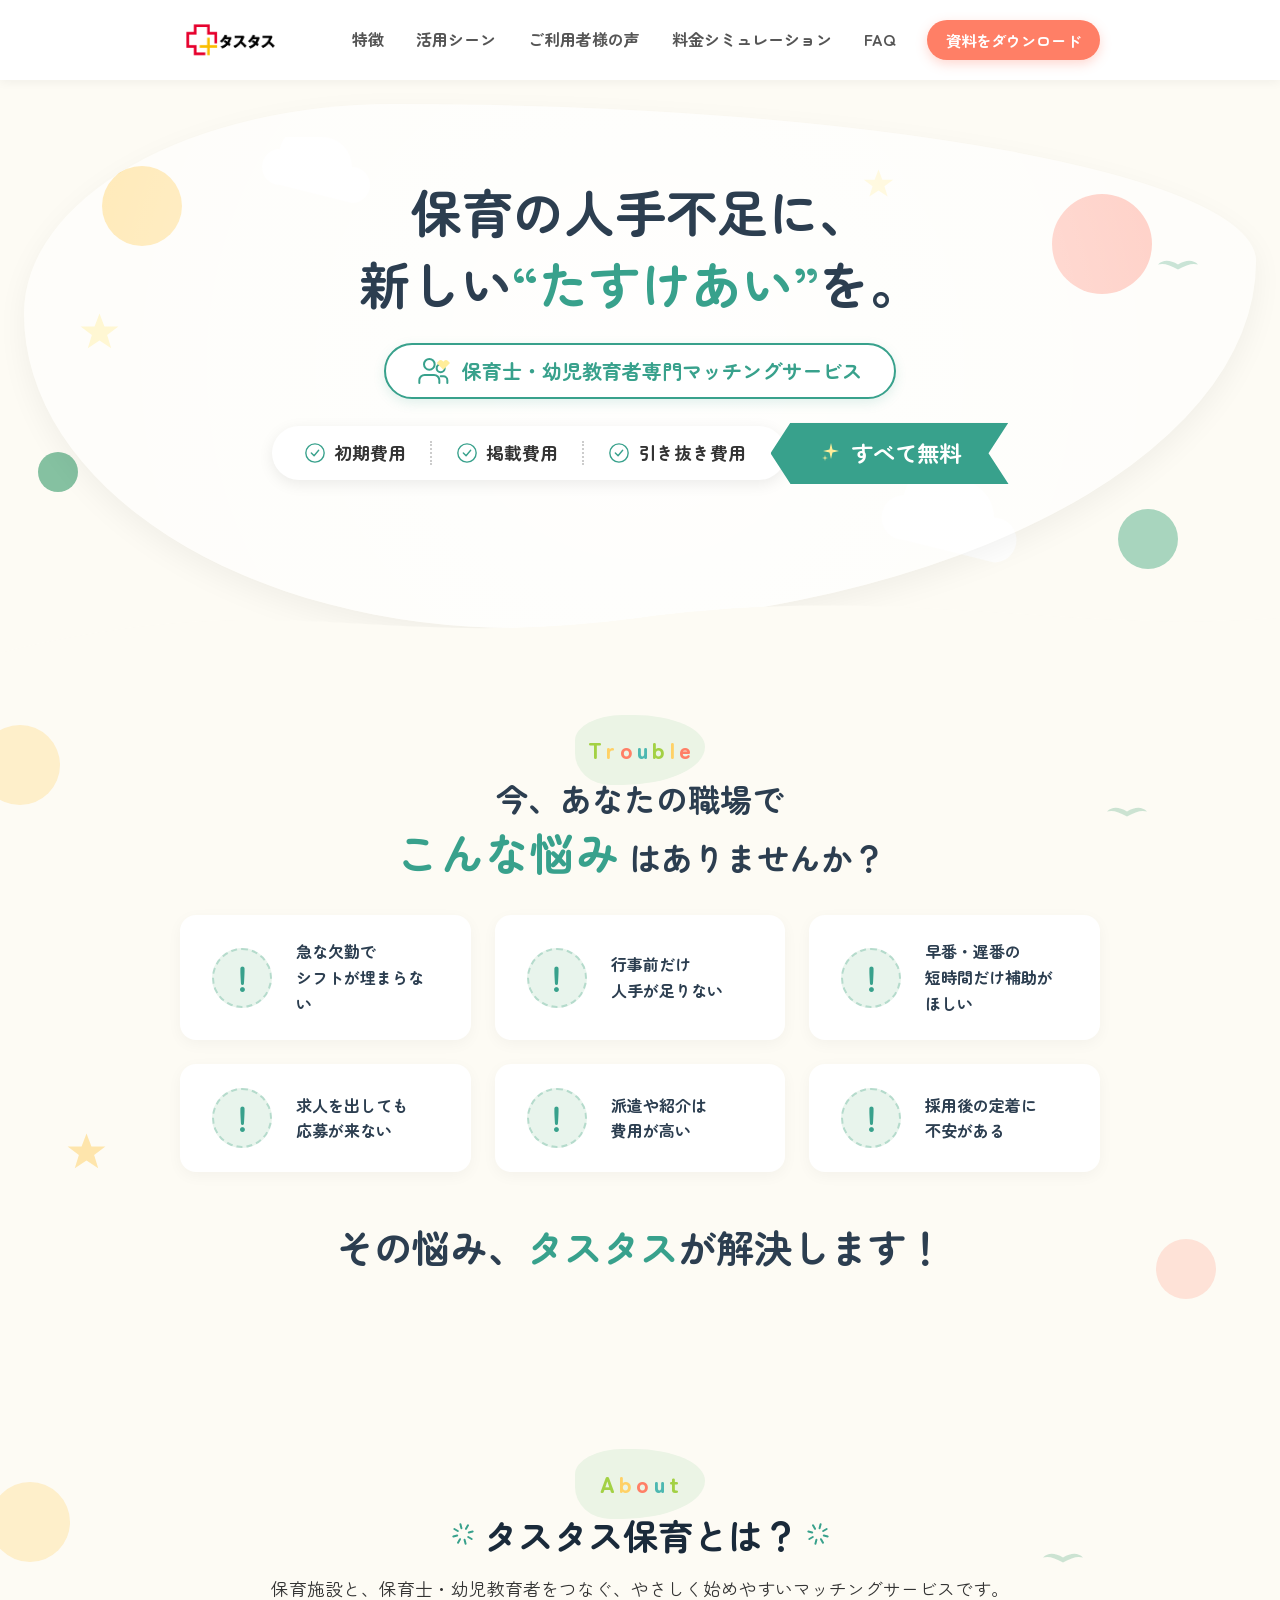
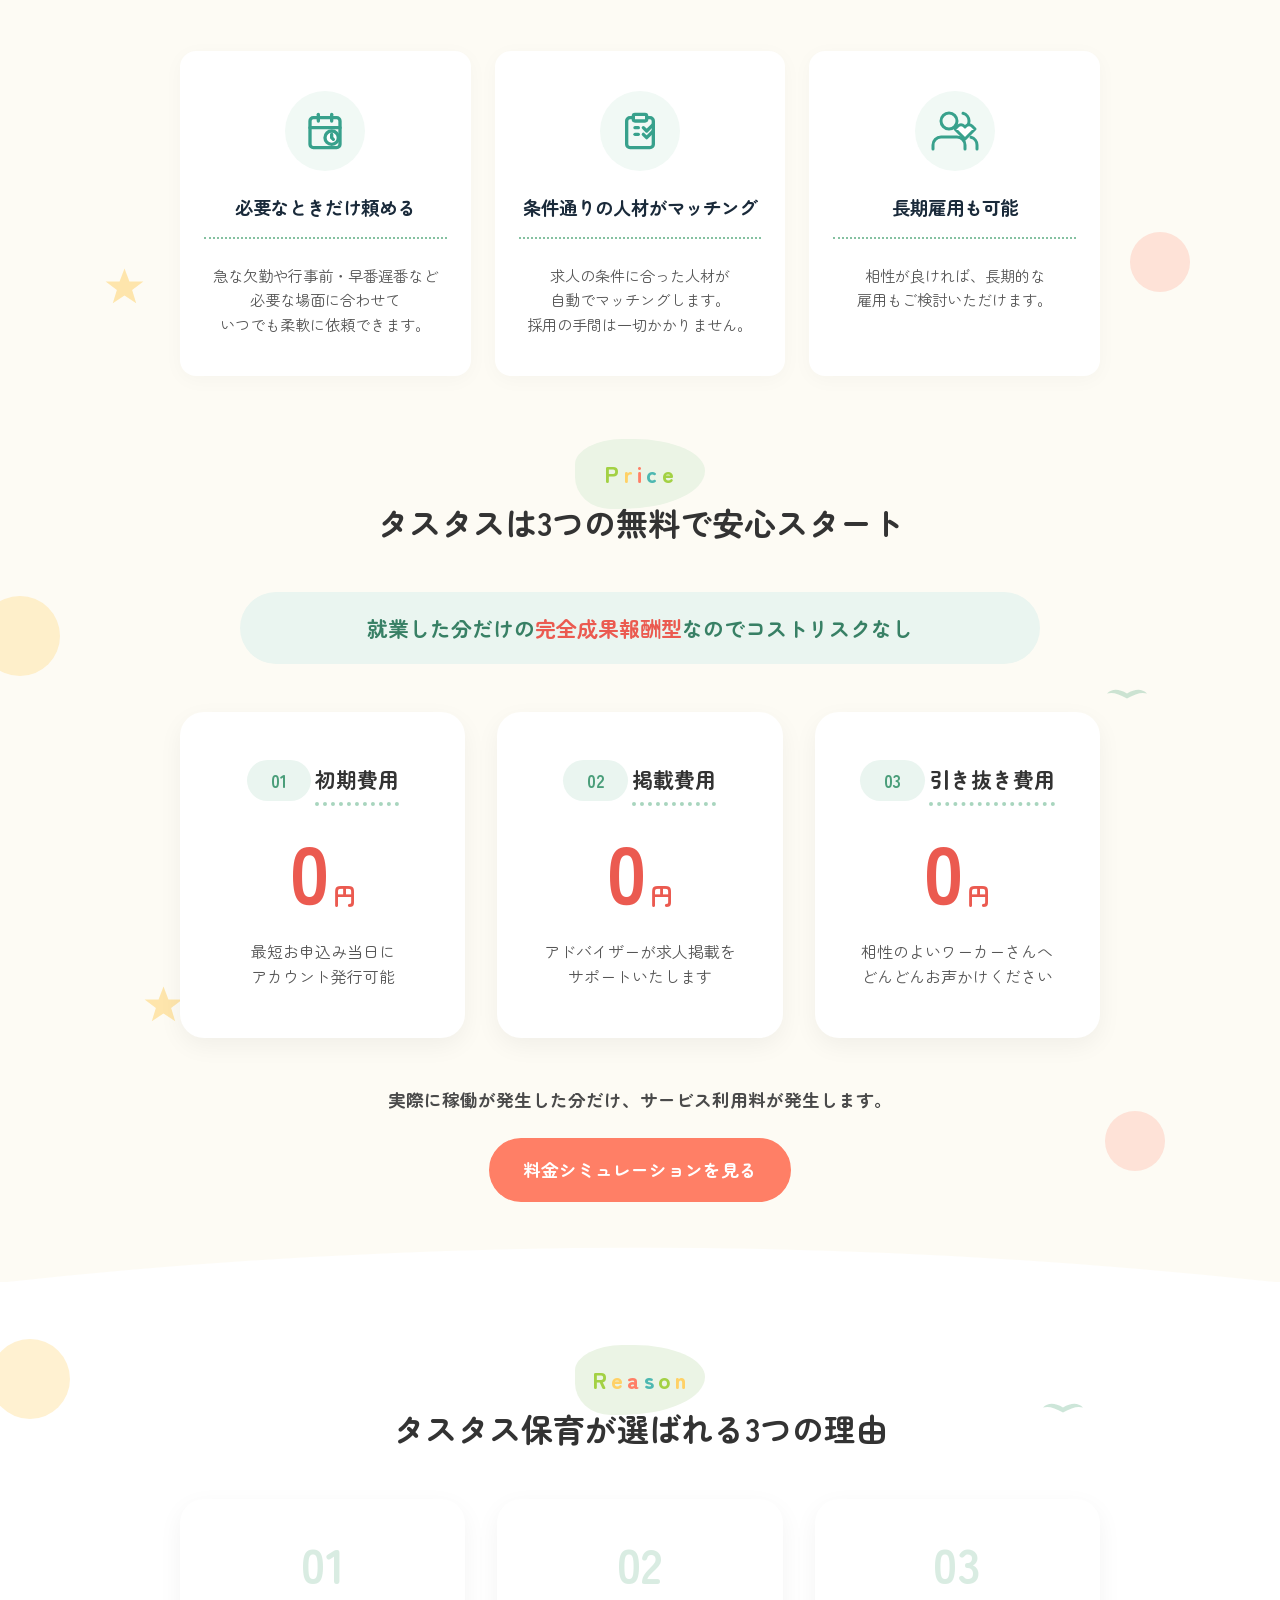
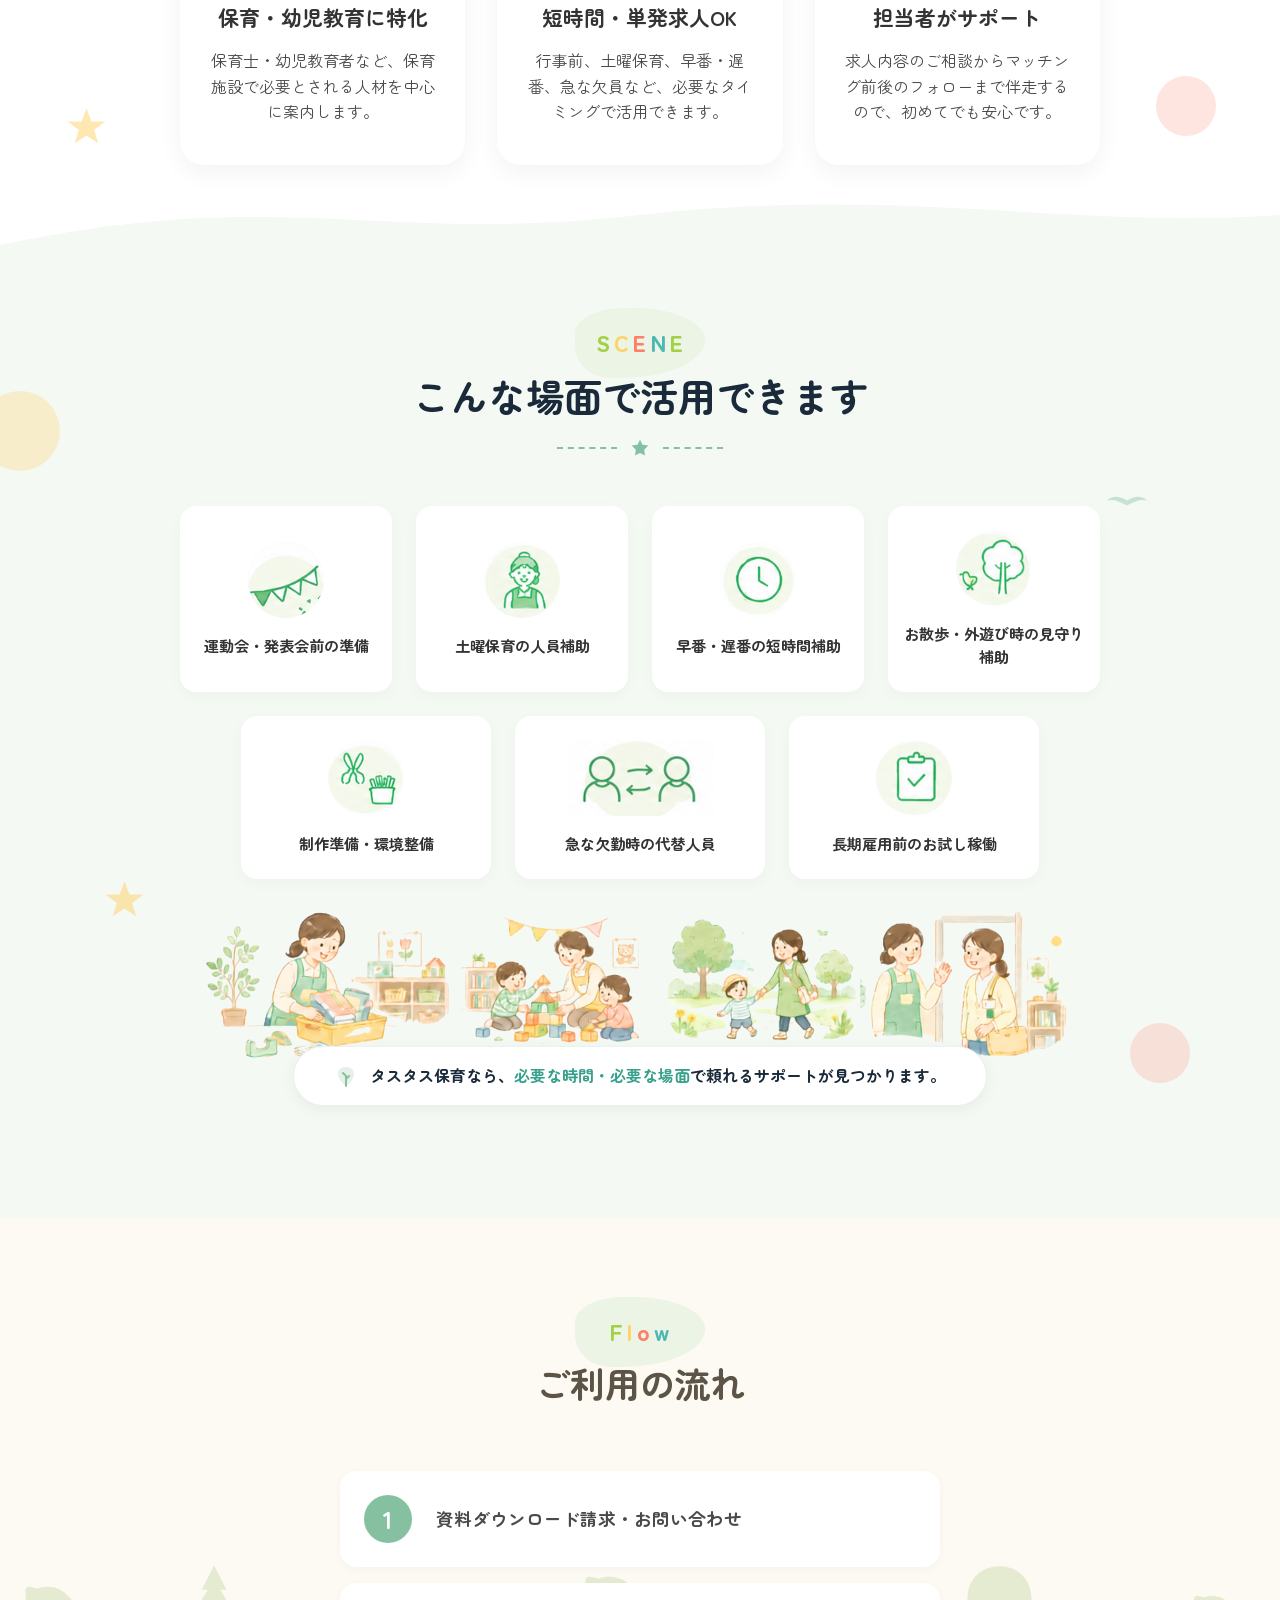
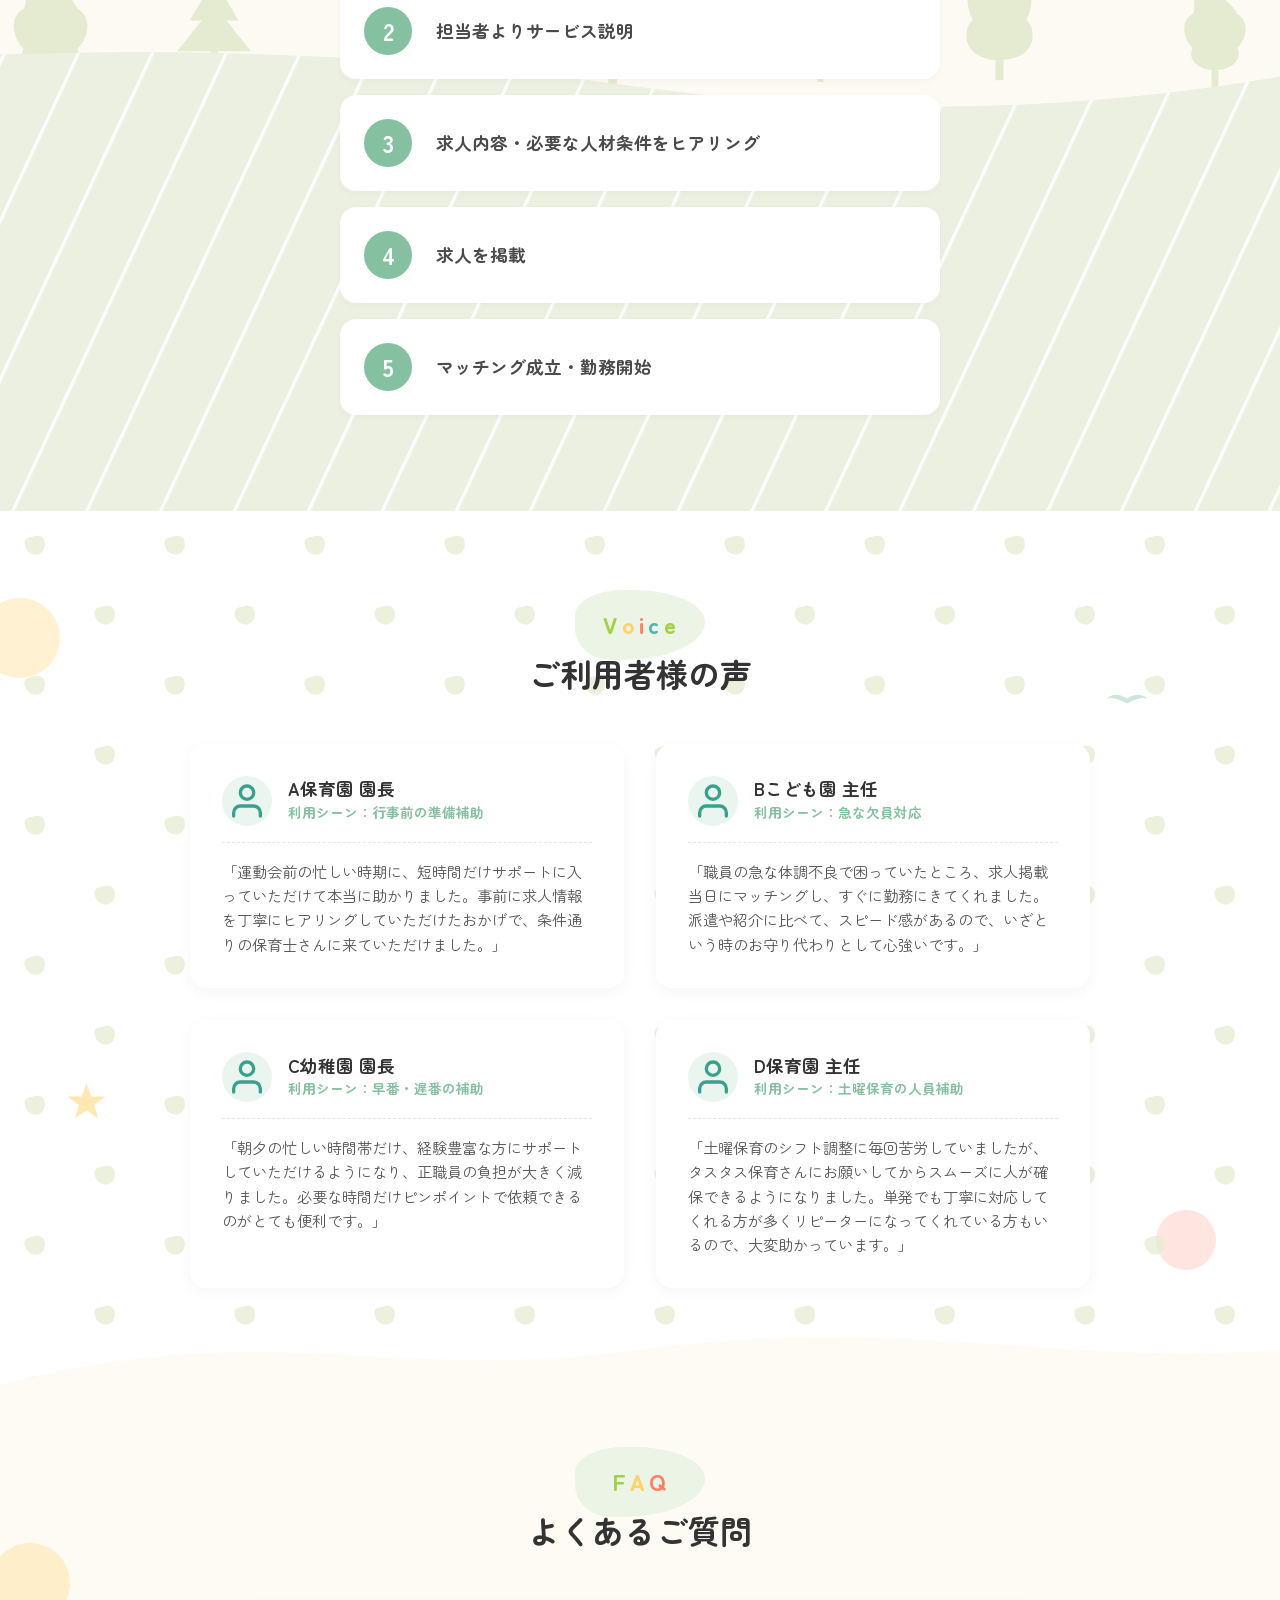
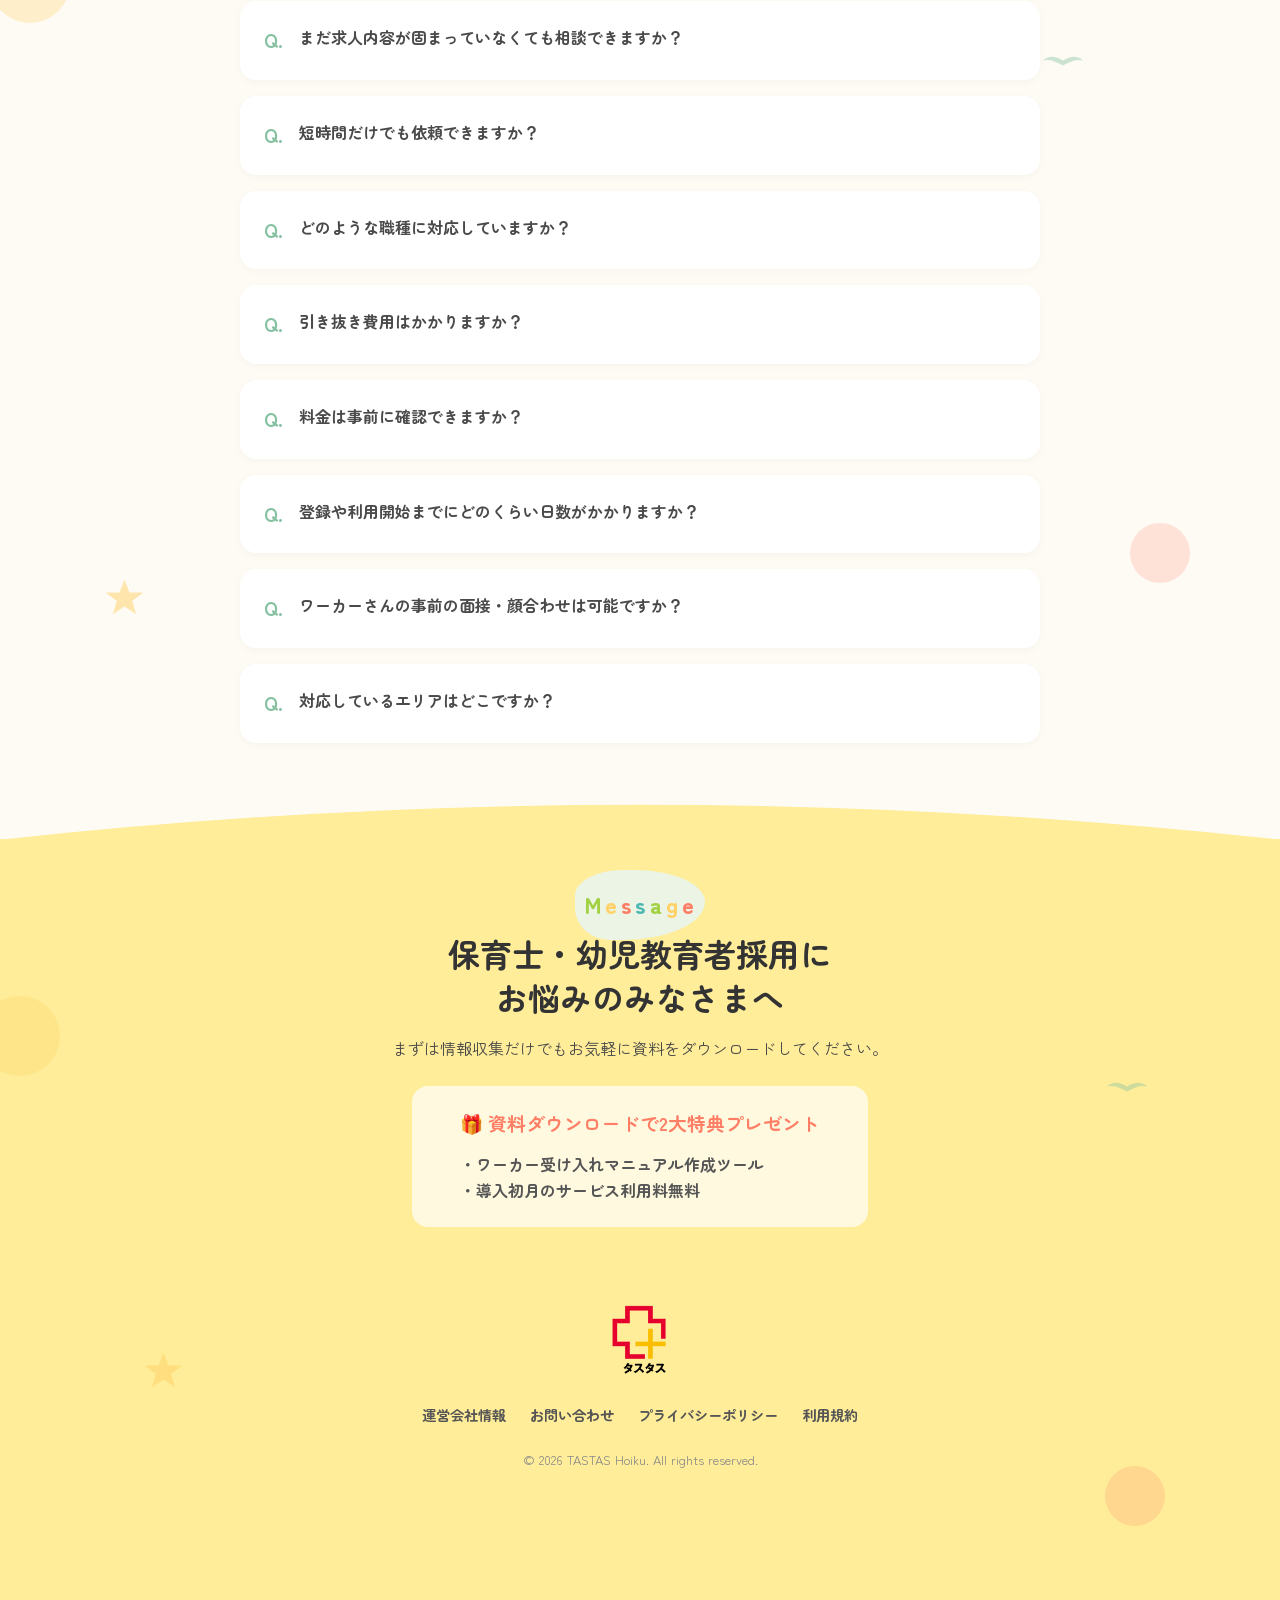
==== index.html @ 544925e6 "Initial commit for TASTAS LP" ====
<!DOCTYPE html>
<html lang="ja">
<head>
  <meta charset="UTF-8">
  <meta name="viewport" content="width=device-width, initial-scale=1.0">
  <title>タスタス保育 | 保育士・幼児教育者の単発・短期人材マッチング</title>
  <meta name="description" content="保育現場の「あと少し人手がほしい」に。タスタス保育は、保育士・幼児教育者の単発・短期人材マッチングサービスです。">
  <link rel="stylesheet" href="./styles.css?v=4">
  <!-- Google Fonts for better typography -->
  <link rel="preconnect" href="https://fonts.googleapis.com">
  <link rel="preconnect" href="https://fonts.gstatic.com" crossorigin>
  <link href="https://fonts.googleapis.com/css2?family=Zen+Maru+Gothic:wght@400;700&display=swap" rel="stylesheet">
  <style>
    body { font-family: 'Zen Maru Gothic', sans-serif; }
  </style>
</head>
<body>

  <!-- 1. ヘッダー -->
  <header class="header">
    <div class="container header-inner">
      <a href="#" class="header-logo">
        <img src="./images/logo-horizontal.png" alt="タスタス保育">
      </a>
      <nav class="header-nav">
        <ul>
          <li><a href="#about">特徴</a></li>
          <li><a href="#usage">活用シーン</a></li>
          <li><a href="#voices">ご利用者様の声</a></li>
          <li><a href="./simulation.html">料金シミュレーション</a></li>
          <li><a href="#faq">FAQ</a></li>
          <li>
            <a href="./contact.html" class="btn btn-cta header-cta" style="color: #FFF;">資料をダウンロード</a>
          </li>
        </ul>
      </nav>
    </div>
  </header>

  <!-- 2. ファーストビュー -->
  <section class="hero">
    <!-- 装飾イラスト -->
    <div class="hero-decorations">
      <!-- 丸いドット -->
      <div class="decor decor-dot" style="top: 15%; left: 8%; width: 80px; height: 80px; background-color: #FFD166;"></div>
      <div class="decor decor-dot" style="top: 65%; left: 3%; width: 40px; height: 40px; background-color: #85C1A1;"></div>
      <div class="decor decor-dot" style="top: 20%; right: 10%; width: 100px; height: 100px; background-color: #FF7F66; opacity: 0.8;"></div>
      <div class="decor decor-dot" style="top: 75%; right: 8%; width: 60px; height: 60px; background-color: #a8d5be;"></div>
      
      <!-- 雲 -->
      <svg class="decor decor-cloud" style="top: 10%; left: 20%; width: 120px;" viewBox="0 0 100 60" xmlns="http://www.w3.org/2000/svg">
        <path d="M20,40 a15,15 0 0,1 0,-30 a20,20 0 0,1 35,-10 a25,25 0 0,1 25,25 a15,15 0 0,1 0,30 z" fill="#FFFFFF" opacity="0.9"/>
      </svg>
      <svg class="decor decor-cloud" style="top: 70%; right: 20%; width: 150px;" viewBox="0 0 100 60" xmlns="http://www.w3.org/2000/svg">
        <path d="M20,40 a15,15 0 0,1 0,-30 a20,20 0 0,1 35,-10 a25,25 0 0,1 25,25 a15,15 0 0,1 0,30 z" fill="#FFFFFF" opacity="0.9"/>
      </svg>
      
      <!-- 星 -->
      <svg class="decor decor-star" style="top: 40%; left: 6%; width: 45px;" viewBox="0 0 100 100" xmlns="http://www.w3.org/2000/svg">
        <polygon points="50,10 61,39 92,39 67,58 76,87 50,70 24,87 33,58 8,39 39,39" fill="#FFED99"/>
      </svg>
      <svg class="decor decor-star" style="top: 15%; right: 30%; width: 35px;" viewBox="0 0 100 100" xmlns="http://www.w3.org/2000/svg">
        <polygon points="50,10 61,39 92,39 67,58 76,87 50,70 24,87 33,58 8,39 39,39" fill="#FFED99"/>
      </svg>

      <!-- 鳥（シンプルな形） -->
      <svg class="decor decor-bird" style="top: 30%; right: 6%; width: 50px;" viewBox="0 0 100 50" xmlns="http://www.w3.org/2000/svg">
        <path d="M10,25 Q25,10 50,25 Q75,10 90,25 Q75,20 50,35 Q25,20 10,25 Z" fill="#85C1A1"/>
      </svg>
    </div>

    <!-- 背景スライドショー -->
    <div class="hero-slideshow-wrapper">
      <div class="hero-slideshow">
        <div class="slide" style="background-image: url('./images/slide_1_playing_1780890162409.png');"></div>
        <div class="slide" style="background-image: url('./images/slide_2_reading_1780890175315.png');"></div>
        <div class="slide" style="background-image: url('./images/slide_3_crafts_1780890188340.png');"></div>
        <div class="slide" style="background-image: url('./images/slide_4_park_1780890202206.png');"></div>
        <div class="slide" style="background-image: url('./images/slide_5_baby_1780890215886.png');"></div>
        <div class="hero-overlay"></div>
      </div>
    </div>

    <div class="container hero-inner">
      <div class="hero-content">
        <h1 class="hero-title">
          <span>保育の人手不足に、</span><br>
          <span>新しい<span style="color: #38a18c;">“たすけあい”</span>を。</span>
        </h1>
        <div class="hero-text-new">
          <div class="hero-pill">
            <svg width="32" height="32" viewBox="0 0 24 24" fill="none" stroke="#38a18c" stroke-width="1.5" stroke-linecap="round" stroke-linejoin="round">
              <path d="M16 21v-2a4 4 0 0 0-4-4H5a4 4 0 0 0-4 4v2"></path>
              <circle cx="8.5" cy="7" r="4"></circle>
              <path d="M22 21v-2a3 3 0 0 0-3-3h-2"></path>
              <circle cx="17" cy="10" r="3"></circle>
              <!-- Heart -->
              <path d="M14 6l1.5-1.5a2.12 2.12 0 0 1 3 0l.5.5.5-.5a2.12 2.12 0 0 1 3 0l1.5 1.5L19 11z" fill="#FFED99" stroke="none"></path>
            </svg>
            <span>保育士・幼児教育者専門マッチングサービス</span>
          </div>
          
          <div class="hero-free-wrapper">
            <div class="hero-free-box">
              <div class="hero-free-list">
                <div class="hero-free-item">
                  <svg width="22" height="22" viewBox="0 0 24 24" fill="none" stroke="#38a18c" stroke-width="1.5" stroke-linecap="round" stroke-linejoin="round"><circle cx="12" cy="12" r="10"></circle><polyline points="8 12 11 15 16 9"></polyline></svg>
                  初期費用
                </div>
                <div class="hero-free-divider"></div>
                <div class="hero-free-item">
                  <svg width="22" height="22" viewBox="0 0 24 24" fill="none" stroke="#38a18c" stroke-width="1.5" stroke-linecap="round" stroke-linejoin="round"><circle cx="12" cy="12" r="10"></circle><polyline points="8 12 11 15 16 9"></polyline></svg>
                  掲載費用
                </div>
                <div class="hero-free-divider"></div>
                <div class="hero-free-item">
                  <svg width="22" height="22" viewBox="0 0 24 24" fill="none" stroke="#38a18c" stroke-width="1.5" stroke-linecap="round" stroke-linejoin="round"><circle cx="12" cy="12" r="10"></circle><polyline points="8 12 11 15 16 9"></polyline></svg>
                  引き抜き費用
                </div>
              </div>
            </div>
            <div class="hero-free-ribbon">
              <svg width="24" height="24" viewBox="0 0 24 24" fill="#FFED99" stroke="none">
                <path d="M12 2L13.5 8.5L20 10L13.5 11.5L12 18L10.5 11.5L4 10L10.5 8.5L12 2Z"/>
                <path d="M6 14L6.5 16.5L9 17L6.5 17.5L6 20L5.5 17.5L3 17L5.5 16.5L6 14Z"/>
              </svg>
              すべて無料
            </div>
          </div>
        </div>
      </div>
    </div>
  </section>

  <!-- 13. お悩みセクション -->
  <section class="section has-divider asy-wave-cream-top" id="trouble" style="background-color: var(--color-bg); position: relative;">
    <div class="container">
      <div class="section-subtitle-en">
        <span>T</span><span>r</span><span>o</span><span>u</span><span>b</span><span>l</span><span>e</span>
      </div>
      <h2 class="section-title" style="margin-bottom: 2rem; color: #2c3e50;">
        今、あなたの職場で<br>
        <span style="color: #38a18c; font-size: 2.8rem; font-weight: bold;">こんな悩み</span> はありませんか？
      </h2>
      <div class="trouble-grid" style="margin-bottom: 3rem;">
        <div class="trouble-card">
          <div class="trouble-icon" style="background-color: #e8f4ec; border-radius: 50%; color: #38a18c; font-size: 1.8rem; font-weight: bold; border: 2px dashed #b5dbcc;">
            ！
          </div>
          <div class="trouble-text">急な欠勤で<br>シフトが埋まらない</div>
        </div>
        <div class="trouble-card">
          <div class="trouble-icon" style="background-color: #e8f4ec; border-radius: 50%; color: #38a18c; font-size: 1.8rem; font-weight: bold; border: 2px dashed #b5dbcc;">
            ！
          </div>
          <div class="trouble-text">行事前だけ<br>人手が足りない</div>
        </div>
        <div class="trouble-card">
          <div class="trouble-icon" style="background-color: #e8f4ec; border-radius: 50%; color: #38a18c; font-size: 1.8rem; font-weight: bold; border: 2px dashed #b5dbcc;">
            ！
          </div>
          <div class="trouble-text">早番・遅番の<br>短時間だけ補助がほしい</div>
        </div>
        <div class="trouble-card">
          <div class="trouble-icon" style="background-color: #e8f4ec; border-radius: 50%; color: #38a18c; font-size: 1.8rem; font-weight: bold; border: 2px dashed #b5dbcc;">
            ！
          </div>
          <div class="trouble-text">求人を出しても<br>応募が来ない</div>
        </div>
        <div class="trouble-card">
          <div class="trouble-icon" style="background-color: #e8f4ec; border-radius: 50%; color: #38a18c; font-size: 1.8rem; font-weight: bold; border: 2px dashed #b5dbcc;">
            ！
          </div>
          <div class="trouble-text">派遣や紹介は<br>費用が高い</div>
        </div>
        <div class="trouble-card">
          <div class="trouble-icon" style="background-color: #e8f4ec; border-radius: 50%; color: #38a18c; font-size: 1.8rem; font-weight: bold; border: 2px dashed #b5dbcc;">
            ！
          </div>
          <div class="trouble-text">採用後の定着に<br>不安がある</div>
        </div>
      </div>

      <div style="text-align: center; margin-top: 3rem;">
        <h2 style="font-size: 2.4rem; color: #2c3e50; font-weight: bold; margin-bottom: 2rem;">その悩み、<span style="color: #38a18c;">タスタス</span>が解決します！</h2>
      </div>
    </div>
  </section>

  <!-- 3. タスタス保育とは？セクション -->
  <section class="section about-section" id="about" style="padding-bottom: 2rem;">
    <div class="container">
      <div class="about-title-wrapper">
        <div class="section-subtitle-en">
          <span>A</span><span>b</span><span>o</span><span>u</span><span>t</span>
        </div>
        <h2 class="about-title">
          <svg width="24" height="24" viewBox="0 0 24 24" fill="none" stroke="#38a18c" stroke-width="2" stroke-linecap="round" stroke-linejoin="round" style="transform: rotate(-15deg);"><line x1="12" y1="2" x2="12" y2="6"></line><line x1="12" y1="18" x2="12" y2="22"></line><line x1="4.93" y1="4.93" x2="7.76" y2="7.76"></line><line x1="16.24" y1="16.24" x2="19.07" y2="19.07"></line><line x1="2" y1="12" x2="6" y2="12"></line><line x1="18" y1="12" x2="22" y2="12"></line><line x1="4.93" y1="19.07" x2="7.76" y2="16.24"></line><line x1="16.24" y1="7.76" x2="19.07" y2="4.93"></line></svg>
          タスタス保育とは？
          <svg width="24" height="24" viewBox="0 0 24 24" fill="none" stroke="#38a18c" stroke-width="2" stroke-linecap="round" stroke-linejoin="round" style="transform: rotate(15deg);"><line x1="12" y1="2" x2="12" y2="6"></line><line x1="12" y1="18" x2="12" y2="22"></line><line x1="4.93" y1="4.93" x2="7.76" y2="7.76"></line><line x1="16.24" y1="16.24" x2="19.07" y2="19.07"></line><line x1="2" y1="12" x2="6" y2="12"></line><line x1="18" y1="12" x2="22" y2="12"></line><line x1="4.93" y1="19.07" x2="7.76" y2="16.24"></line><line x1="16.24" y1="7.76" x2="19.07" y2="4.93"></line></svg>
        </h2>
        <p class="about-subtitle">保育施設と、保育士・幼児教育者をつなぐ、やさしく始めやすいマッチングサービスです。</p>
      </div>

      <div class="about-cards">
        <div class="about-card">
          <div class="about-card-icon">
            <svg width="40" height="40" viewBox="0 0 24 24" fill="none" stroke="#38a18c" stroke-width="2" stroke-linecap="round" stroke-linejoin="round"><rect x="3" y="4" width="18" height="18" rx="2" ry="2"></rect><line x1="16" y1="2" x2="16" y2="6"></line><line x1="8" y1="2" x2="8" y2="6"></line><line x1="3" y1="10" x2="21" y2="10"></line><circle cx="16" cy="16" r="4" fill="#fff"></circle><polyline points="16 14 16 16 17 17"></polyline></svg>
          </div>
          <h3 class="about-card-title">必要なときだけ頼める</h3>
          <div class="about-card-divider"></div>
          <p class="about-card-text">急な欠勤や行事前・早番遅番など<br>必要な場面に合わせて<br>いつでも柔軟に依頼できます。</p>
        </div>
        <div class="about-card">
          <div class="about-card-icon">
            <svg width="40" height="40" viewBox="0 0 24 24" fill="none" stroke="#38a18c" stroke-width="2" stroke-linecap="round" stroke-linejoin="round"><path d="M16 4h2a2 2 0 0 1 2 2v14a2 2 0 0 1-2 2H6a2 2 0 0 1-2-2V6a2 2 0 0 1 2-2h2"></path><rect x="8" y="2" width="8" height="4" rx="1" ry="1"></rect><path d="M9 14h2"></path><path d="M9 10h2"></path><path d="M14 10l2 2 4-4"></path><path d="M14 14l2 2 4-4"></path></svg>
          </div>
          <h3 class="about-card-title">条件通りの人材がマッチング</h3>
          <div class="about-card-divider"></div>
          <p class="about-card-text">求人の条件に合った人材が<br>自動でマッチングします。<br>採用の手間は一切かかりません。</p>
        </div>
        <div class="about-card">
          <div class="about-card-icon">
            <svg width="48" height="48" viewBox="0 0 24 24" fill="none" stroke="#38a18c" stroke-width="1.5" stroke-linecap="round" stroke-linejoin="round"><path d="M17 21v-2a4 4 0 0 0-4-4H5a4 4 0 0 0-4 4v2"></path><circle cx="9" cy="7" r="4"></circle><path d="M23 21v-2a4 4 0 0 0-3-3.87"></path><path d="M16 3.13a4 4 0 0 1 0 7.75"></path><path d="M12 11l1.5-1.5a2.12 2.12 0 0 1 3 0l.5.5.5-.5a2.12 2.12 0 0 1 3 0l1.5 1.5L17 16z" fill="#FFF"></path></svg>
          </div>
          <h3 class="about-card-title">長期雇用も可能</h3>
          <div class="about-card-divider"></div>
          <p class="about-card-text">相性が良ければ、長期的な<br>雇用もご検討いただけます。</p>
        </div>
      </div>


    </div>
  </section>

  <!-- 9. 料金案内セクション -->
  <section class="section" id="pricing" style="padding-top: 2rem;">
    <div class="container">
      <div class="section-subtitle-en">
        <span>P</span><span>r</span><span>i</span><span>c</span><span>e</span>
      </div>
      <h2 class="section-title">タスタスは3つの無料で安心スタート</h2>
      
      <div class="free-banner">
        就業した分だけの<span class="text-red">完全成果報酬型</span>なのでコストリスクなし
      </div>

      <div class="free-cards">
        <div class="free-card">
          <div class="free-num">01</div>
          <h3 class="free-title">初期費用</h3>
          <div class="free-price"><span>0</span><span class="yen">円</span></div>
          <p class="free-desc">最短お申込み当日に<br>アカウント発行可能</p>
        </div>
        <div class="free-card">
          <div class="free-num">02</div>
          <h3 class="free-title">掲載費用</h3>
          <div class="free-price"><span>0</span><span class="yen">円</span></div>
          <p class="free-desc">アドバイザーが求人掲載を<br>サポートいたします</p>
        </div>
        <div class="free-card">
          <div class="free-num">03</div>
          <h3 class="free-title">引き抜き費用</h3>
          <div class="free-price"><span>0</span><span class="yen">円</span></div>
          <p class="free-desc">相性のよいワーカーさんへ<br>どんどんお声かけください</p>
        </div>
      </div>
      
      <div style="text-align: center; margin-top: 3rem;">
        <p style="margin-bottom: 1.5rem; font-weight: bold; font-size: 1.1rem;">実際に稼働が発生した分だけ、サービス利用料が発生します。</p>
        <a href="./simulation.html" class="btn btn-outline">料金シミュレーションを見る</a>
      </div>
    </div>
  </section>




  <!-- 6. 選ばれる3つの理由 -->
  <section class="section bg-white has-divider curve-white-top" id="features">
    <div class="container">
      <div class="section-subtitle-en">
        <span>R</span><span>e</span><span>a</span><span>s</span><span>o</span><span>n</span>
      </div>
      <h2 class="section-title">タスタス保育が選ばれる3つの理由</h2>
      <div class="reasons-grid">
        <div class="card reason-card">
          <div class="reason-num">01</div>
          <h3 class="reason-title">保育・幼児教育に特化</h3>
          <p>保育士・幼児教育者など、保育施設で必要とされる人材を中心に案内します。</p>
        </div>
        <div class="card reason-card">
          <div class="reason-num">02</div>
          <h3 class="reason-title">短時間・単発求人OK</h3>
          <p>行事前、土曜保育、早番・遅番、急な欠員など、必要なタイミングで活用できます。</p>
        </div>
        <div class="card reason-card">
          <div class="reason-num">03</div>
          <h3 class="reason-title">担当者がサポート</h3>
          <p>求人内容のご相談からマッチング前後のフォローまで伴走するので、初めてでも安心です。</p>
        </div>
      </div>
    </div>
  </section>

  <!-- 7. 活用シーンセクション -->
  <section class="section has-divider" id="usage" style="background-color: #F4F9F4;">
    <!-- Wave Transition -->
    <div style="position: absolute; top: -60px; left: 0; width: 100%; overflow: hidden; line-height: 0; z-index: 0;">
        <svg viewBox="0 0 1440 80" xmlns="http://www.w3.org/2000/svg" preserveAspectRatio="none" style="display: block; width: 100%; height: 60px;">
            <path d="M0,80 C320,0 420,80 720,40 C1020,0 1200,60 1440,40 L1440,80 L0,80 Z" fill="#F4F9F4"></path>
        </svg>
    </div>
    <div class="container" style="position: relative; z-index: 1;">
      <!-- Title Area -->
      <div style="text-align: center; margin-bottom: 3rem;">
        <div class="section-subtitle-en">
          <span>S</span><span>C</span><span>E</span><span>N</span><span>E</span>
        </div>
        <h2 style="font-size: 2.4rem; color: #1a2a3a; font-weight: bold; margin-bottom: 1rem;">こんな場面で活用できます</h2>
        <div style="display: flex; justify-content: center; align-items: center; gap: 0.8rem;">
          <div style="width: 60px; border-top: 2px dashed #85C1A1;"></div>
          <svg width="20" height="20" viewBox="0 0 24 24" fill="none" stroke="#85C1A1" stroke-width="2" stroke-linecap="round" stroke-linejoin="round">
            <path d="M12 2L15 8L22 9L17 14L18 21L12 18L6 21L7 14L2 9L9 8Z" stroke="none" fill="#85C1A1"/>
          </svg>
          <div style="width: 60px; border-top: 2px dashed #85C1A1;"></div>
        </div>
      </div>

      <!-- Cards Grid -->
      <div style="display: flex; flex-direction: column; gap: 1.5rem; margin-bottom: 1rem; align-items: center;">
        <!-- Top Row -->
        <div style="display: flex; flex-wrap: wrap; justify-content: center; gap: 1.5rem; width: 100%;">
          <div class="usage-card-new">
            <div style="width: 76px; height: 76px; border-radius: 50%; overflow: hidden; margin: 0 auto 1rem; position: relative; background-color: #e8f4ec;">
              <img src="./images/usage_cards_top.png" style="position: absolute; width: 1047px; max-width: none; left: -96px; top: -20px;">
            </div>
            <div class="usage-card-text" style="font-size: 0.95rem; font-weight: bold; color: #333;">運動会・発表会前の準備</div>
          </div>
          <div class="usage-card-new">
            <img src="./images/usage_icon_doyou_new.png" alt="土曜保育の人員補助" style="width: 76px; height: 76px; border-radius: 50%; margin: 0 auto 1rem; display: block; object-fit: cover;">
            <div class="usage-card-text" style="font-size: 0.95rem; font-weight: bold; color: #333;">土曜保育の人員補助</div>
          </div>
          <div class="usage-card-new">
            <img src="./images/usage_icon_hayaban.png" alt="早番・遅番の短時間補助" style="width: 76px; height: 76px; border-radius: 50%; margin: 0 auto 1rem; display: block; object-fit: cover;">
            <div class="usage-card-text" style="font-size: 0.95rem; font-weight: bold; color: #333;">早番・遅番の短時間補助</div>
          </div>
          <div class="usage-card-new">
            <img src="./images/usage_icon_osanpo.png" alt="お散歩・外遊び時の見守り補助" style="width: 76px; height: 76px; border-radius: 50%; margin: 0 auto 1rem; display: block; object-fit: cover;">
            <div class="usage-card-text" style="font-size: 0.95rem; font-weight: bold; color: #333;">お散歩・外遊び時の見守り補助</div>
          </div>
        </div>
        <!-- Bottom Row -->
        <div style="display: flex; flex-wrap: wrap; justify-content: center; gap: 1.5rem; width: 100%;">
          <div class="usage-card-new">
            <img src="./images/usage_icon_seisaku_new.png" alt="制作準備・環境整備" style="width: 76px; height: 76px; border-radius: 50%; margin: 0 auto 1rem; display: block; object-fit: cover;">
            <div class="usage-card-text" style="font-size: 0.95rem; font-weight: bold; color: #333;">制作準備・環境整備</div>
          </div>
          <div class="usage-card-new">
            <img src="./images/usage_icon_kekkin2.png" alt="急な欠勤時の代替人員" style="height: 76px; margin: 0 auto 1rem; display: block; object-fit: contain;">
            <div class="usage-card-text" style="font-size: 0.95rem; font-weight: bold; color: #333;">急な欠勤時の代替人員</div>
          </div>
          <div class="usage-card-new">
            <img src="./images/usage_icon_chouki.png" alt="長期雇用前のお試し稼働" style="width: 76px; height: 76px; border-radius: 50%; margin: 0 auto 1rem; display: block; object-fit: cover;">
            <div class="usage-card-text" style="font-size: 0.95rem; font-weight: bold; color: #333;">長期雇用前のお試し稼働</div>
          </div>
        </div>
      </div>

      <!-- Illustration Row -->
      <div style="text-align: center; margin-top: 0; margin-bottom: -1rem; position: relative; z-index: 0; display: flex; justify-content: center;">
        <img src="./images/usage_illustrations_row.png" alt="活用シーンイラスト" style="width: 100%; max-width: 1100px; height: auto; object-fit: contain;">
      </div>

      <!-- Footer Pill -->
      <div style="display: flex; justify-content: center; position: relative; z-index: 2; margin-top: -2.5rem; margin-bottom: 2rem;">
        <div style="background-color: #FFF; border-radius: 999px; padding: 1rem 2.5rem; box-shadow: 0 4px 16px rgba(0,0,0,0.05); display: inline-flex; align-items: center; gap: 0.8rem; border: 1px solid rgba(133, 193, 161, 0.2);">
          <svg width="24" height="24" viewBox="0 0 24 24" fill="none" stroke="#85C1A1" stroke-width="2" stroke-linecap="round" stroke-linejoin="round">
            <path d="M12 22C12 22 4 16 4 10C4 6 7 3 11 3C11.5 3 12 3.2 12 3.2C12 3.2 12.5 3 13 3C17 3 20 6 20 10C20 16 12 22 12 22Z" fill="#E4F0E8" stroke="none" />
            <path d="M12 22V12M12 12L9 9M12 15L15 12" stroke="#85C1A1" />
          </svg>
          <span style="font-weight: bold; color: #1a2a3a; font-size: 1rem;">
            タスタス保育なら、<span style="color: #38a18c;">必要な時間・必要な場面</span>で頼れるサポートが見つかります。
          </span>
        </div>
      </div>

    </div>
  </section>

  <!-- 10. 利用の流れセクション -->
  <section class="section" id="flow" style="position: relative; overflow: hidden; padding: 6rem 0; background-color: #FDFBF4;">
    <!-- かわいい背景用SVG -->
    <div class="cute-bg" style="position: absolute; top: 0; left: 0; width: 100%; height: 100%; z-index: 0; pointer-events: none;">
      <svg width="100%" height="100%" viewBox="0 0 1440 800" preserveAspectRatio="xMidYMax slice" xmlns="http://www.w3.org/2000/svg" style="position: absolute; bottom: 0; left: 0;">
        <defs>
          <!-- 斜めストライプパターン -->
          <pattern id="stripes" width="60" height="100" patternUnits="userSpaceOnUse" patternTransform="rotate(25)">
            <line x1="0" y1="0" x2="0" y2="100" stroke="#FFF" stroke-width="4" stroke-linecap="round" stroke-dasharray="20, 15" opacity="0.6"/>
            <line x1="0" y1="0" x2="0" y2="100" stroke="#FFF" stroke-width="6" stroke-linecap="round" opacity="0.8"/>
          </pattern>
        </defs>
        
        <!-- 背景色 -->
        <rect width="100%" height="100%" fill="#FCFAF2" />
        
        <!-- 木々 -->
        <g fill="#E4EBD1">
          <!-- もこもこ木 -->
          <g transform="translate(150, 320) scale(1.2)"><path d="M25,10 C40,5 50,15 55,25 C65,30 65,45 55,55 C60,65 50,75 35,75 C20,75 10,65 15,55 C5,45 5,30 15,25 C20,15 10,5 25,10 Z"/><rect x="32" y="75" width="6" height="15" fill="#E4EBD1"/></g>
          <!-- とんがり木 -->
          <g transform="translate(300, 300) scale(1.1)"><path d="M35,10 L45,30 L40,30 L55,55 L45,55 L65,80 L5,80 L25,55 L15,55 L30,30 L25,30 Z"/><rect x="32" y="80" width="6" height="15" fill="#E4EBD1"/></g>
          <!-- 丸い木 -->
          <g transform="translate(480, 340)"><path d="M35,10 C55,10 65,30 55,50 C65,60 60,80 35,80 C10,80 5,60 15,50 C5,30 15,10 35,10 Z"/><rect x="32" y="80" width="6" height="15" fill="#E4EBD1"/></g>
          <!-- もこもこ木 -->
          <g transform="translate(650, 310) scale(1.3)"><path d="M25,10 C40,5 50,15 55,25 C65,30 65,45 55,55 C60,65 50,75 35,75 C20,75 10,65 15,55 C5,45 5,30 15,25 C20,15 10,5 25,10 Z"/><rect x="32" y="75" width="6" height="15" fill="#E4EBD1"/></g>
          <!-- とんがり木 -->
          <g transform="translate(850, 330) scale(0.9)"><path d="M35,10 L45,30 L40,30 L55,55 L45,55 L65,80 L5,80 L25,55 L15,55 L30,30 L25,30 Z"/><rect x="32" y="80" width="6" height="15" fill="#E4EBD1"/></g>
          <!-- 丸い木 -->
          <g transform="translate(1000, 300) scale(1.2)"><path d="M35,10 C55,10 65,30 55,50 C65,60 60,80 35,80 C10,80 5,60 15,50 C5,30 15,10 35,10 Z"/><rect x="32" y="80" width="6" height="15" fill="#E4EBD1"/></g>
          <!-- もこもこ木 -->
          <g transform="translate(1200, 330)"><path d="M25,10 C40,5 50,15 55,25 C65,30 65,45 55,55 C60,65 50,75 35,75 C20,75 10,65 15,55 C5,45 5,30 15,25 C20,15 10,5 25,10 Z"/><rect x="32" y="75" width="6" height="15" fill="#E4EBD1"/></g>
          <!-- とんがり木 -->
          <g transform="translate(1350, 310) scale(1.1)"><path d="M35,10 L45,30 L40,30 L55,55 L45,55 L65,80 L5,80 L25,55 L15,55 L30,30 L25,30 Z"/><rect x="32" y="80" width="6" height="15" fill="#E4EBD1"/></g>
        </g>
        
        <!-- 丘の地形 -->
        <path d="M0,400 Q360,370 720,420 T1440,380 L1440,800 L0,800 Z" fill="#EBF0E1" />
        <path d="M0,400 Q360,370 720,420 T1440,380 L1440,800 L0,800 Z" fill="url(#stripes)" />
      </svg>
    </div>

    <div class="container" style="position: relative; z-index: 1;">
      <div class="section-subtitle-en">
        <span>F</span><span>l</span><span>o</span><span>w</span>
      </div>
      <h2 class="section-title" style="color: #5C5446; font-size: 2.2rem; margin-bottom: 4rem;">ご利用の流れ</h2>
      <div class="flow-list">
        <div class="flow-item">
          <div class="flow-num">1</div>
          <div class="flow-text">資料ダウンロード請求・お問い合わせ</div>
        </div>
        <div class="flow-item">
          <div class="flow-num">2</div>
          <div class="flow-text">担当者よりサービス説明</div>
        </div>
        <div class="flow-item">
          <div class="flow-num">3</div>
          <div class="flow-text">求人内容・必要な人材条件をヒアリング</div>
        </div>
        <div class="flow-item">
          <div class="flow-num">4</div>
          <div class="flow-text">求人を掲載</div>
        </div>
        <div class="flow-item">
          <div class="flow-num">5</div>
          <div class="flow-text">マッチング成立・勤務開始</div>
        </div>
      </div>
    </div>
  </section>

  <!-- 11. ご利用者様の声セクション -->
  <section class="section bg-white has-divider wave-white-top" id="voices" style="position: relative; overflow: hidden; padding: 6rem 0;">
    <!-- かわいい手描き風ドット背景 -->
    <div class="cute-bg" style="position: absolute; top: 0; left: 0; width: 100%; height: 100%; z-index: 0; pointer-events: none;">
      <svg width="100%" height="100%" xmlns="http://www.w3.org/2000/svg">
        <defs>
          <pattern id="handdrawn-dots" x="0" y="0" width="140" height="140" patternUnits="userSpaceOnUse">
            <path d="M35,25 C45,23 47,33 43,40 C37,47 27,43 25,35 C23,25 30,27 35,25 Z" fill="#E4EBD1" opacity="0.7"/>
            <path d="M105,95 C115,93 117,103 113,110 C107,117 97,113 95,105 C93,95 100,97 105,95 Z" fill="#E4EBD1" opacity="0.7"/>
          </pattern>
        </defs>
        <rect width="100%" height="100%" fill="url(#handdrawn-dots)" />
      </svg>
    </div>

    <div class="container" style="position: relative; z-index: 1;">
      <div class="section-subtitle-en">
        <span>V</span><span>o</span><span>i</span><span>c</span><span>e</span>
      </div>
      <h2 class="section-title">ご利用者様の声</h2>
      <div class="voices-grid">
        <div class="card voice-card">
          <div class="voice-header">
            <div class="voice-icon">
              <svg width="40" height="40" viewBox="0 0 24 24" fill="none" stroke="#38a18c" stroke-width="2" stroke-linecap="round" stroke-linejoin="round"><path d="M20 21v-2a4 4 0 0 0-4-4H8a4 4 0 0 0-4 4v2"></path><circle cx="12" cy="7" r="4"></circle></svg>
            </div>
            <div>
              <h3 class="voice-name">A保育園 園長</h3>
              <p class="voice-meta">利用シーン：行事前の準備補助</p>
            </div>
          </div>
          <p class="voice-text">「運動会前の忙しい時期に、短時間だけサポートに入っていただけて本当に助かりました。事前に求人情報を丁寧にヒアリングしていただけたおかげで、条件通りの保育士さんに来ていただけました。」</p>
        </div>
        <div class="card voice-card">
          <div class="voice-header">
            <div class="voice-icon">
              <svg width="40" height="40" viewBox="0 0 24 24" fill="none" stroke="#38a18c" stroke-width="2" stroke-linecap="round" stroke-linejoin="round"><path d="M20 21v-2a4 4 0 0 0-4-4H8a4 4 0 0 0-4 4v2"></path><circle cx="12" cy="7" r="4"></circle></svg>
            </div>
            <div>
              <h3 class="voice-name">Bこども園 主任</h3>
              <p class="voice-meta">利用シーン：急な欠員対応</p>
            </div>
          </div>
          <p class="voice-text">「職員の急な体調不良で困っていたところ、求人掲載当日にマッチングし、すぐに勤務にきてくれました。派遣や紹介に比べて、スピード感があるので、いざという時のお守り代わりとして心強いです。」</p>
        </div>
        <div class="card voice-card">
          <div class="voice-header">
            <div class="voice-icon">
              <svg width="40" height="40" viewBox="0 0 24 24" fill="none" stroke="#38a18c" stroke-width="2" stroke-linecap="round" stroke-linejoin="round"><path d="M20 21v-2a4 4 0 0 0-4-4H8a4 4 0 0 0-4 4v2"></path><circle cx="12" cy="7" r="4"></circle></svg>
            </div>
            <div>
              <h3 class="voice-name">C幼稚園 園長</h3>
              <p class="voice-meta">利用シーン：早番・遅番の補助</p>
            </div>
          </div>
          <p class="voice-text">「朝夕の忙しい時間帯だけ、経験豊富な方にサポートしていただけるようになり、正職員の負担が大きく減りました。必要な時間だけピンポイントで依頼できるのがとても便利です。」</p>
        </div>
        <div class="card voice-card">
          <div class="voice-header">
            <div class="voice-icon">
              <svg width="40" height="40" viewBox="0 0 24 24" fill="none" stroke="#38a18c" stroke-width="2" stroke-linecap="round" stroke-linejoin="round"><path d="M20 21v-2a4 4 0 0 0-4-4H8a4 4 0 0 0-4 4v2"></path><circle cx="12" cy="7" r="4"></circle></svg>
            </div>
            <div>
              <h3 class="voice-name">D保育園 主任</h3>
              <p class="voice-meta">利用シーン：土曜保育の人員補助</p>
            </div>
          </div>
          <p class="voice-text">「土曜保育のシフト調整に毎回苦労していましたが、タスタス保育さんにお願いしてからスムーズに人が確保できるようになりました。単発でも丁寧に対応してくれる方が多くリピーターになってくれている方もいるので、大変助かっています。」</p>
        </div>
      </div>
    </div>
  </section>

  <!-- 12. FAQセクション -->
  <section class="section has-divider asy-wave-cream-top" id="faq">
    <div class="container">
      <div class="section-subtitle-en">
        <span>F</span><span>A</span><span>Q</span>
      </div>
      <h2 class="section-title">よくあるご質問</h2>
      <div class="faq-list">
        <details class="faq-item">
          <summary class="faq-q">まだ求人内容が固まっていなくても相談できますか？</summary>
          <div class="faq-a">はい。必要な曜日・時間帯・業務内容から一緒に整理できます。</div>
        </details>
        <details class="faq-item">
          <summary class="faq-q">短時間だけでも依頼できますか？</summary>
          <div class="faq-a">はい。早番・遅番・土曜保育・行事前など、短時間ニーズもご相談ください。</div>
        </details>
        <details class="faq-item">
          <summary class="faq-q">どのような職種に対応していますか？</summary>
          <div class="faq-a">保育士・幼児教育者など、各保育施設で必要とされる人材を中心に対応しております。</div>
        </details>
        <details class="faq-item">
          <summary class="faq-q">引き抜き費用はかかりますか？</summary>
          <div class="faq-a">タスタス保育では、引き抜き費用はいただいておりません。よりよい人材に出会っていただきたいため、求人の掲載費も月額の固定費も一切かかりません。</div>
        </details>
        <details class="faq-item">
          <summary class="faq-q">料金は事前に確認できますか？</summary>
          <div class="faq-a">はい。<a href="./simulation.html">料金シミュレーションページ</a>で概算費用を確認できます。</div>
        </details>
        <details class="faq-item">
          <summary class="faq-q">登録や利用開始までにどのくらい日数がかかりますか？</summary>
          <div class="faq-a">最短で即日〜数日でご案内可能です。施設の状況に合わせてスピーディーに対応いたします。</div>
        </details>
        <details class="faq-item">
          <summary class="faq-q">ワーカーさんの事前の面接・顔合わせは可能ですか？</summary>
          <div class="faq-a">基本的には事前の面接なしでスピーディーにマッチングすることで、必要なタイミングで必要な人材の確保ができるサービスです。最短1時間の求人から掲載可能なので、そのお時間の一部で面接を実施していただき、その後の長期的な就業につなげていただくことも可能です。</div>
        </details>
        <details class="faq-item">
          <summary class="faq-q">対応しているエリアはどこですか？</summary>
          <div class="faq-a">現在は横浜市を中心にサービスを展開しております。神奈川県のその他エリアを含む首都圏エリアにも順次拡大予定ですので、まずはお気軽にお問い合わせください。</div>
        </details>
      </div>
    </div>
  </section>

  <!-- 12. 最終CTAセクション & フッター -->
  <section class="section bg-accent has-divider curve-accent-top" style="padding-top: 3rem; padding-bottom: 2rem;">
    <div class="container" style="text-align: center;">
      <div class="section-subtitle-en" style="margin-bottom: 0.5rem;">
        <span>M</span><span>e</span><span>s</span><span>s</span><span>a</span><span>g</span><span>e</span>
      </div>
      <h2 class="section-title" style="margin-bottom: 1rem;">保育士・幼児教育者採用に<br>お悩みのみなさまへ</h2>
      <p style="max-width: 700px; margin: 0 auto 1.5rem;">
        まずは情報収集だけでもお気軽に資料をダウンロードしてください。
      </p>
      
      <div style="background: rgba(255,255,255,0.7); display: inline-block; padding: 1.5rem 3rem; border-radius: 16px; margin-bottom: 2.5rem;">
        <h3 style="color: var(--color-cta); margin-bottom: 1rem;">🎁 資料ダウンロードで2大特典プレゼント</h3>
        <ul style="text-align: left; font-weight: bold; color: #555;">
          <li>・ワーカー受け入れマニュアル作成ツール</li>
          <li>・導入初月のサービス利用料無料</li>
        </ul>
      </div>

      <!-- フッター部分 -->
      <footer class="footer-integrated">
        <img src="./images/logo-vertical.png" alt="タスタス保育" style="max-height: 80px; margin: 0 auto 1rem;">
        <div class="footer-nav">
          <a href="https://www.careergift.co.jp/" target="_blank">運営会社情報</a>
          <a href="./contact.html">お問い合わせ</a>
          <a href="https://tastas.work/privacy" target="_blank">プライバシーポリシー</a>
          <a href="#">利用規約</a>
        </div>
        <div class="footer-copy">
          &copy; 2026 TASTAS Hoiku. All rights reserved.
        </div>
      </footer>
    </div>
  </section>

  <!-- 3. 追従CTA -->
  <div class="bottom-cta">
    <div class="bottom-cta-inner">
      <a href="https://docs.google.com/forms/d/e/1FAIpQLScpvVZODzxf9Qszcivvn6iCBP1YsHKMT0gFNMmYYVNGml4XZA/viewform" class="btn btn-outline">
        無料でアカウント開設
      </a>
      <a href="./contact.html" class="btn btn-cta-outline" style="border-width: 2px;">
        <span class="cta-badge"><span class="cta-badge-num">2</span>大特典つき</span>
        資料をダウンロード
      </a>
    </div>
  </div>

  <script>
    document.addEventListener('DOMContentLoaded', function() {
      const bottomCta = document.querySelector('.bottom-cta');
      const heroSection = document.querySelector('.hero');
      
      if (bottomCta && heroSection) {
        window.addEventListener('scroll', function() {
          const heroHeight = heroSection.offsetHeight;
          if (window.scrollY > heroHeight * 0.8) {
            bottomCta.classList.add('is-visible');
          } else {
            bottomCta.classList.remove('is-visible');
          }
        });
      }

      // Add cute decorations to all sections
      const sections = document.querySelectorAll('.section');
      sections.forEach((section, index) => {
        section.style.position = 'relative';
        
        const decorHtml = `
          <div class="section-decorations" style="position: absolute; top: 0; left: 0; width: 100%; height: 100%; z-index: 0; pointer-events: none; overflow: hidden;">
            <div class="decor decor-dot" style="top: ${10 + (index % 3) * 5}%; left: ${-20 + (index % 2) * 10}px; width: 80px; height: 80px; background-color: #FFD166; opacity: 0.3; border-radius: 50%; animation-delay: ${index * 0.5}s;"></div>
            <div class="decor decor-dot" style="top: ${80 - (index % 2) * 10}%; right: ${5 + (index % 3) * 2}%; width: 60px; height: 60px; background-color: #FF7F66; opacity: 0.2; border-radius: 50%; animation-delay: ${index * 0.7}s;"></div>
            <svg class="decor decor-star" style="top: ${65 + (index % 2) * 10}%; left: ${5 + (index % 3) * 3}%; width: 45px; opacity: 0.5; animation-delay: ${index * 0.3}s;" viewBox="0 0 100 100" xmlns="http://www.w3.org/2000/svg">
              <polygon points="50,10 61,39 92,39 67,58 76,87 50,70 24,87 33,58 8,39 39,39" fill="#FFD166"/>
            </svg>
            <svg class="decor decor-bird" style="top: ${20 + (index % 3) * 5}%; right: ${10 + (index % 2) * 5}%; width: 50px; opacity: 0.4; animation-delay: ${index * 0.8}s;" viewBox="0 0 100 50" xmlns="http://www.w3.org/2000/svg">
              <path d="M10,25 Q25,10 50,25 Q75,10 90,25 Q75,20 50,35 Q25,20 10,25 Z" fill="#85C1A1"/>
            </svg>
          </div>
        `;
        section.insertAdjacentHTML('afterbegin', decorHtml);
        
        // Ensure section content is above decorations
        const container = section.querySelector('.container');
        if (container) {
          container.style.position = 'relative';
          container.style.zIndex = '1';
        }
      });
    });
  </script>
</body>
</html>
---- styles.css ----
/* =========================================
   Reset & Base Styles
========================================= */
* {
  margin: 0;
  padding: 0;
  box-sizing: border-box;
}

:root {
  --color-bg: #FDFBF4; /* Cream base */
  --color-primary: #85C1A1; /* Pale Green */
  --color-accent: #FFED99; /* Light Yellow */
  --color-cta: #FF7F66; /* Coral Red */
  --color-cta-hover: #FF664A;
  --color-text: #4A4A4A;
  --color-white: #FFFFFF;
  --color-border: #E5E5E5;
  --shadow-soft: 0 8px 24px rgba(0, 0, 0, 0.05);
  --shadow-hover: 0 12px 32px rgba(0, 0, 0, 0.08);
  --radius-card: 24px;
  --radius-button: 999px;
}

body {
  font-family: "Helvetica Neue", Arial, "Hiragino Kaku Gothic ProN", "Hiragino Sans", Meiryo, sans-serif;
  background-color: var(--color-bg);
  color: var(--color-text);
  line-height: 1.6;
  font-size: 16px;
  overflow-x: hidden;
}

img {
  max-width: 100%;
  height: auto;
  display: block;
}

a {
  text-decoration: none;
  color: inherit;
}

ul {
  list-style: none;
}

/* =========================================
   Typography
========================================= */
h1, h2, h3 {
  font-weight: 700;
  line-height: 1.4;
}

.section-subtitle-en {
  display: flex;
  justify-content: center;
  align-items: center;
  gap: 0.2rem;
  font-size: 1.4rem;
  font-weight: 900;
  margin-bottom: 0.5rem;
  letter-spacing: 0.05em;
  font-family: 'Zen Maru Gothic', 'Arial Rounded MT Bold', sans-serif;
  position: relative;
  text-transform: none;
  z-index: 1;
}

.section-subtitle-en::before {
  content: '';
  position: absolute;
  width: 130px;
  height: 70px;
  background-color: #EBF4E5;
  border-radius: 40% 60% 70% 30% / 40% 50% 60% 50%;
  z-index: -1;
  top: 50%;
  left: 50%;
  transform: translate(-50%, -50%);
}

.section-subtitle-en span:nth-child(4n+1) { color: #A3D144; }
.section-subtitle-en span:nth-child(4n+2) { color: #FFD166; }
.section-subtitle-en span:nth-child(4n+3) { color: #FF7F66; }
.section-subtitle-en span:nth-child(4n+4) { color: #4DB8B1; }

.section-title {
  text-align: center;
  font-size: 2rem;
  margin-bottom: 3rem;
  color: #333;
}

.text-primary {
  color: var(--color-primary);
}

.text-cta {
  color: var(--color-cta);
}

/* =========================================
   Layout & Components
========================================= */
.container {
  max-width: 1000px;
  margin: 0 auto;
  padding: 0 40px;
}

.section {
  padding: 5rem 0;
}

.bg-white {
  background-color: var(--color-white);
}

.bg-accent {
  background-color: var(--color-accent);
}

/* =========================================
   Shape Dividers (Section Transitions)
========================================= */
.has-divider {
  position: relative;
}
.has-divider::before {
  content: "";
  position: absolute;
  top: 0;
  left: 0;
  width: 100%;
  height: 40px;
  transform: translateY(-99%);
  z-index: 10;
  background-repeat: no-repeat;
  background-position: center bottom;
  background-size: 100% 100%;
  pointer-events: none;
}
@media (min-width: 768px) {
  .has-divider::before {
    height: 70px;
  }
}

/* --- Wave Tops --- */
.wave-white-top::before {
  background-image: url("data:image/svg+xml,%3Csvg viewBox='0 0 1440 80' xmlns='http://www.w3.org/2000/svg' preserveAspectRatio='none'%3E%3Cpath d='M0,40 Q360,80 720,40 T1440,40 L1440,80 L0,80 Z' fill='%23FFFFFF'/%3E%3C/svg%3E");
}
.wave-accent-top::before {
  background-image: url("data:image/svg+xml,%3Csvg viewBox='0 0 1440 80' xmlns='http://www.w3.org/2000/svg' preserveAspectRatio='none'%3E%3Cpath d='M0,40 Q360,80 720,40 T1440,40 L1440,80 L0,80 Z' fill='%23FFED99'/%3E%3C/svg%3E");
}
.wave-cream-top::before {
  background-image: url("data:image/svg+xml,%3Csvg viewBox='0 0 1440 80' xmlns='http://www.w3.org/2000/svg' preserveAspectRatio='none'%3E%3Cpath d='M0,40 Q360,80 720,40 T1440,40 L1440,80 L0,80 Z' fill='%23FDFBF4'/%3E%3C/svg%3E");
}

/* --- Curve Tops --- */
.curve-white-top::before {
  background-image: url("data:image/svg+xml,%3Csvg viewBox='0 0 1440 80' xmlns='http://www.w3.org/2000/svg' preserveAspectRatio='none'%3E%3Cpath d='M0,80 Q720,0 1440,80 Z' fill='%23FFFFFF'/%3E%3C/svg%3E");
}
.curve-accent-top::before {
  background-image: url("data:image/svg+xml,%3Csvg viewBox='0 0 1440 80' xmlns='http://www.w3.org/2000/svg' preserveAspectRatio='none'%3E%3Cpath d='M0,80 Q720,0 1440,80 Z' fill='%23FFED99'/%3E%3C/svg%3E");
}
.curve-cream-top::before {
  background-image: url("data:image/svg+xml,%3Csvg viewBox='0 0 1440 80' xmlns='http://www.w3.org/2000/svg' preserveAspectRatio='none'%3E%3Cpath d='M0,80 Q720,0 1440,80 Z' fill='%23FDFBF4'/%3E%3C/svg%3E");
}

/* --- Asymmetric Wave Tops --- */
.asy-wave-white-top::before {
  background-image: url("data:image/svg+xml,%3Csvg viewBox='0 0 1440 80' xmlns='http://www.w3.org/2000/svg' preserveAspectRatio='none'%3E%3Cpath d='M0,80 C320,0 420,80 720,40 C1020,0 1200,60 1440,40 L1440,80 L0,80 Z' fill='%23FFFFFF'/%3E%3C/svg%3E");
}
.asy-wave-accent-top::before {
  background-image: url("data:image/svg+xml,%3Csvg viewBox='0 0 1440 80' xmlns='http://www.w3.org/2000/svg' preserveAspectRatio='none'%3E%3Cpath d='M0,80 C320,0 420,80 720,40 C1020,0 1200,60 1440,40 L1440,80 L0,80 Z' fill='%23FFED99'/%3E%3C/svg%3E");
}
.asy-wave-cream-top::before {
  background-image: url("data:image/svg+xml,%3Csvg viewBox='0 0 1440 80' xmlns='http://www.w3.org/2000/svg' preserveAspectRatio='none'%3E%3Cpath d='M0,80 C320,0 420,80 720,40 C1020,0 1200,60 1440,40 L1440,80 L0,80 Z' fill='%23FDFBF4'/%3E%3C/svg%3E");
}

/* Buttons */
.btn {
  display: inline-flex;
  align-items: center;
  justify-content: center;
  padding: 1rem 2rem;
  border-radius: var(--radius-button);
  font-weight: bold;
  font-size: 1.1rem;
  transition: all 0.3s ease;
  cursor: pointer;
  border: none;
  text-align: center;
}

.btn-cta {
  background-color: var(--color-cta);
  color: var(--color-white);
  box-shadow: 0 4px 12px rgba(255, 127, 102, 0.3);
}

.btn-cta:hover {
  background-color: var(--color-cta-hover);
  transform: translateY(-2px);
  box-shadow: 0 6px 16px rgba(255, 127, 102, 0.4);
}

.btn-outline {
  background-color: var(--color-cta);
  color: var(--color-white);
  border: 2px solid var(--color-cta);
}

.btn-outline:hover {
  background-color: var(--color-cta-hover);
  transform: translateY(-2px);
  box-shadow: 0 6px 16px rgba(255, 127, 102, 0.3);
}

.btn-cta-outline {
  position: relative;
  z-index: 1;
  background-color: var(--color-white);
  color: #eb5a50; /* Strong red like the image */
  border: 3px solid #eb5a50;
  font-weight: bold;
}

.btn-cta-outline:hover {
  background-color: #FFF5F3;
  transform: translateY(-2px);
  box-shadow: 0 6px 16px rgba(235, 90, 80, 0.2);
}

.balloon-wrap {
  position: relative;
  display: inline-block;
  margin-top: 25px; /* space for the balloon */
}

.balloon-badge {
  position: absolute;
  bottom: 100%;
  left: 50%;
  transform: translateX(-50%) translateY(4px); /* Changed to overlap button */
  background-color: #eb5a50; /* Solid red */
  color: var(--color-white);
  font-size: 1rem;
  font-weight: bold;
  padding: 0.5rem 1.2rem;
  border-radius: 30px;
  white-space: nowrap;
  box-shadow: 0 4px 10px rgba(0,0,0,0.15);
  z-index: 10;
  pointer-events: none;
}

.balloon-badge::after {
  content: "";
  position: absolute;
  top: 100%;
  left: 50%;
  transform: translateX(-50%);
  border-width: 8px 8px 0 8px;
  border-style: solid;
  border-color: #eb5a50 transparent transparent transparent;
}

.balloon-num {
  color: var(--color-accent);
  font-size: 1.4em;
  margin-right: 2px;
}

.badge {
  background-color: var(--color-accent);
  color: #333;
  font-size: 0.85rem;
  font-weight: bold;
  padding: 0.25rem 0.75rem;
  border-radius: 12px;
  display: inline-block;
  margin-bottom: 0.5rem;
}

/* Cards */
.card {
  background: var(--color-white);
  border-radius: var(--radius-card);
  padding: 2rem;
  box-shadow: var(--shadow-soft);
  transition: transform 0.3s ease, box-shadow 0.3s ease;
}

.card:hover {
  transform: translateY(-4px);
  box-shadow: var(--shadow-hover);
}

/* =========================================
   Header
========================================= */
.header {
  position: sticky;
  top: 0;
  background-color: rgba(255, 255, 255, 0.95);
  backdrop-filter: blur(8px);
  z-index: 100;
  box-shadow: 0 2px 10px rgba(0,0,0,0.05);
}

.header-inner {
  display: flex;
  justify-content: space-between;
  align-items: center;
  height: 80px;
}

.header-logo img {
  height: 40px;
}

.header-nav ul {
  display: flex;
  gap: 2rem;
  align-items: center;
}

.header-nav a {
  font-weight: bold;
  color: #555;
  transition: color 0.3s;
}

.header-nav a:hover {
  color: var(--color-primary);
}

.header-cta {
  padding: 0.5rem 1.2rem;
  font-size: 0.95rem;
}

/* =========================================
   Hero Section
========================================= */
.hero {
  position: relative;
  padding: 6rem 0 8rem;
  overflow: hidden;
  background-color: var(--color-bg);
}

.hero-decorations {
  position: absolute;
  top: 0;
  left: 0;
  width: 100%;
  height: 100%;
  z-index: 0;
  pointer-events: none;
}

.decor {
  position: absolute;
  animation: float 6s ease-in-out infinite;
}

.decor-dot {
  border-radius: 50%;
}

@keyframes float {
  0%, 100% { transform: translateY(0); }
  50% { transform: translateY(-10px); }
}

.hero-slideshow-wrapper {
  position: absolute;
  top: 0;
  left: 0;
  width: 100%;
  height: 100%;
  z-index: 1;
  padding: 1.5rem;
}

.hero-slideshow {
  position: relative;
  width: 100%;
  height: 100%;
  /* 可愛らしい形（上部が丸く、下部が波打つようなblob形状） */
  border-radius: 30% 70% 60% 40% / 40% 30% 70% 60%;
  overflow: hidden;
  box-shadow: 0 10px 30px rgba(0,0,0,0.05);
}

.hero-slideshow .slide {
  position: absolute;
  top: 0;
  left: 0;
  width: 100%;
  height: 100%;
  background-size: cover;
  background-position: center;
  opacity: 0;
  animation: fadeSlider 25s infinite;
}

.hero-slideshow .slide:nth-child(1) { animation-delay: 0s; }
.hero-slideshow .slide:nth-child(2) { animation-delay: 5s; }
.hero-slideshow .slide:nth-child(3) { animation-delay: 10s; }
.hero-slideshow .slide:nth-child(4) { animation-delay: 15s; }
.hero-slideshow .slide:nth-child(5) { animation-delay: 20s; }

@keyframes fadeSlider {
  0% { opacity: 0; transform: scale(1); }
  5% { opacity: 1; transform: scale(1.02); }
  25% { opacity: 1; transform: scale(1.05); }
  30% { opacity: 0; transform: scale(1.06); }
  100% { opacity: 0; transform: scale(1.06); }
}

.hero-overlay {
  position: absolute;
  top: 0;
  left: 0;
  width: 100%;
  height: 100%;
  background: rgba(255, 255, 255, 0.7); /* Fallback */
  background: radial-gradient(circle at center, rgba(255, 255, 255, 0.85) 0%, rgba(255, 255, 255, 0.5) 100%);
  z-index: 2;
}

.hero-inner {
  position: relative;
  z-index: 3;
  display: flex;
  justify-content: center;
  text-align: center;
}

.hero-content {
  max-width: 800px;
}

.hero-title {
  font-size: 3.2rem;
  color: #2c3e50;
  margin-bottom: 1.5rem;
  text-shadow: 0 0 12px rgba(255, 255, 255, 0.9), 0 0 24px rgba(255, 255, 255, 0.6);
}

.hero-title span {
  display: inline-block;
}

.hero-text {
  font-size: 1.1rem;
  color: #555;
  margin-bottom: 2rem;
  font-weight: bold;
  text-shadow: 0 0 8px rgba(255, 255, 255, 0.9);
}

.hero-buttons {
  display: flex;
  flex-direction: column;
  align-items: center;
  gap: 1rem;
}

.hero-btn-group {
  display: flex;
  justify-content: center;
  gap: 1rem;
}

.hero-badge-wrap {
  position: relative;
  display: inline-block;
  margin-top: 25px;
}

/* =========================================
   About Section
========================================= */
.about-section {
  position: relative;
  background-color: var(--color-bg);
  overflow: hidden;
}

.about-title-wrapper {
  text-align: center;
  margin-bottom: 3rem;
}

.about-title {
  font-size: 2.2rem;
  font-weight: bold;
  color: #1a2a3a;
  display: flex;
  align-items: center;
  justify-content: center;
  gap: 0.5rem;
  margin-bottom: 1rem;
}

.about-subtitle {
  font-size: 1.1rem;
  color: #333;
}

.about-cards {
  display: grid;
  grid-template-columns: repeat(3, 1fr);
  gap: 1.5rem;
  margin-bottom: 1rem;
}

.about-card {
  background: var(--color-white);
  border-radius: 16px;
  padding: 2.5rem 1.5rem;
  text-align: center;
  box-shadow: 0 4px 20px rgba(0,0,0,0.03);
}

.about-card-icon {
  width: 80px;
  height: 80px;
  margin: 0 auto 1.5rem;
  background-color: #f1f9f5;
  border-radius: 50%;
  display: flex;
  align-items: center;
  justify-content: center;
}

.about-card-title {
  font-size: 1.15rem;
  font-weight: bold;
  color: #1a2a3a;
  margin-bottom: 1rem;
}

.about-card-divider {
  border-bottom: 2px dotted #85C1A1;
  width: 100%;
  margin: 0 auto 1.5rem;
}

.about-card-text {
  font-size: 0.95rem;
  color: #555;
  line-height: 1.6;
}

.about-flow-box {
  background: linear-gradient(135deg, #fff7ed 0%, #e8f4ec 100%);
  border-radius: 24px;
  padding: 2rem;
  border: 4px solid var(--color-white);
  box-shadow: 0 8px 30px rgba(0,0,0,0.04);
  position: relative;
}

.about-flow-grid {
  display: grid;
  grid-template-columns: 1fr auto 1fr auto 1fr;
  align-items: center;
  gap: 1rem;
  position: relative;
  z-index: 2;
}

.about-flow-item {
  text-align: center;
}

.about-flow-img {
  width: 100%;
  height: 160px;
  background-color: rgba(255,255,255,0.7);
  border-radius: 16px;
  margin-bottom: 1.5rem;
  box-shadow: 0 2px 10px rgba(0,0,0,0.05);
}

.about-flow-step {
  display: inline-flex;
  align-items: center;
  gap: 0.5rem;
  background: var(--color-white);
  padding: 0.5rem 1.5rem;
  border-radius: 999px;
  font-weight: bold;
  color: #1a2a3a;
  box-shadow: 0 2px 10px rgba(0,0,0,0.05);
  position: relative;
  z-index: 3;
}

.about-flow-step-num {
  background: #38a18c;
  color: var(--color-white);
  width: 28px;
  height: 28px;
  border-radius: 50%;
  display: flex;
  align-items: center;
  justify-content: center;
  font-size: 1rem;
}

.about-flow-arrow {
  color: #38a18c;
  font-size: 2.5rem;
  font-weight: bold;
  margin-top: -3rem;
}

.about-flow-line {
  position: absolute;
  bottom: 3.2rem;
  left: 10%;
  right: 10%;
  height: 0;
  border-bottom: 3px dotted #38a18c;
  z-index: 1;
}

@media (max-width: 768px) {
  .about-cards {
    grid-template-columns: 1fr;
  }
  .about-flow-grid {
    grid-template-columns: 1fr;
    gap: 2rem;
  }
  .about-flow-arrow {
    transform: rotate(90deg);
    margin-top: 0;
  }
  .about-flow-line {
    display: none;
  }
}

/* =========================================
   Trouble Section
========================================= */
.trouble-highlight {
  color: #38a18c;
  position: relative;
  display: inline-block;
  font-weight: 700;
  z-index: 1;
}

.trouble-highlight::after {
  content: '';
  position: absolute;
  bottom: 0px;
  left: 0;
  width: 100%;
  height: 6px;
  background-color: #dcf0e3;
  z-index: -1;
  border-radius: 3px;
}

.trouble-highlight-icon {
  position: absolute;
  top: -15px;
  left: -20px;
}

.trouble-grid {
  display: grid;
  grid-template-columns: repeat(3, 1fr);
  gap: 1.5rem;
  margin-top: 2rem;
}

.trouble-card {
  display: flex;
  align-items: center;
  gap: 1.5rem;
  padding: 1.5rem 2rem;
  background: #FFF;
  border-radius: 16px;
  box-shadow: 0 4px 15px rgba(0,0,0,0.04);
}

.trouble-icon {
  width: 60px;
  height: 60px;
  flex-shrink: 0;
  display: flex;
  align-items: center;
  justify-content: center;
}

.trouble-text {
  font-weight: 700;
  color: #2c3e50;
  font-size: 1rem;
  line-height: 1.6;
}

/* =========================================
   Solution Section
========================================= */
.solution {
  text-align: center;
}

.solution-text {
  max-width: 800px;
  margin: 0 auto 2rem;
  font-size: 1.2rem;
}

/* =========================================
   Reasons Section
========================================= */
.reasons-grid {
  display: grid;
  grid-template-columns: repeat(3, 1fr);
  gap: 2rem;
}

.reason-card {
  text-align: center;
  padding: 2.5rem 1.5rem;
}

.reason-num {
  font-size: 3rem;
  font-weight: bold;
  color: var(--color-primary);
  opacity: 0.3;
  margin-bottom: 1rem;
  line-height: 1;
}

.reason-title {
  font-size: 1.3rem;
  margin-bottom: 1rem;
  color: #333;
}

/* =========================================
   Usage Section
========================================= */
.usage-card-new {
  background: #FFF;
  border-radius: 16px;
  padding: 1.5rem 1rem;
  flex: 1 1 200px;
  max-width: 250px;
  text-align: center;
  box-shadow: 0 4px 15px rgba(0,0,0,0.03);
  display: flex;
  flex-direction: column;
  align-items: center;
  justify-content: center;
  transition: transform 0.3s ease, box-shadow 0.3s ease;
}

.usage-card-new:hover {
  transform: translateY(-4px);
  box-shadow: 0 8px 24px rgba(0,0,0,0.08);
}

.usage-card-icon {
  margin-bottom: 1rem;
  display: flex;
  align-items: center;
  justify-content: center;
}

.usage-card-text {
  font-weight: bold;
  color: #1a2a3a;
  font-size: 1rem;
  line-height: 1.5;
}

/* =========================================
   Benefits Section
========================================= */
.benefits-grid {
  display: grid;
  grid-template-columns: repeat(2, 1fr);
  gap: 2rem;
  margin-bottom: 3rem;
}

.benefit-card {
  background: #FFF4E6; /* Light orange tint */
  border: 2px solid var(--color-accent);
}

.benefit-title {
  font-size: 1.2rem;
  color: #d35400;
  margin-bottom: 0.5rem;
}

.benefit-note {
  font-size: 0.85rem;
  color: #888;
  margin-top: 1rem;
  text-align: center;
}

/* =========================================
   Pricing / Three Free Section
========================================= */
.free-banner {
  background-color: #EAF5F0;
  color: #388065;
  text-align: center;
  padding: 1.2rem 2rem;
  border-radius: 999px;
  font-weight: bold;
  font-size: 1.3rem;
  max-width: 800px;
  margin: 0 auto 3rem;
}

.free-banner .text-red {
  color: #eb5a50;
}

.free-cards {
  display: grid;
  grid-template-columns: repeat(3, 1fr);
  gap: 2rem;
}

.free-card {
  background: var(--color-white);
  border-radius: var(--radius-card);
  padding: 3rem 2rem;
  box-shadow: var(--shadow-soft);
  text-align: center;
}

.free-num {
  background-color: #EAF5F0;
  color: #4a9e7a;
  font-weight: bold;
  font-size: 1.1rem;
  padding: 0.4rem 1.5rem;
  border-radius: 999px;
  display: inline-block;
  margin-bottom: 1.5rem;
}

.free-title {
  font-size: 1.3rem;
  font-weight: bold;
  color: #333;
  margin-bottom: 1.5rem;
  position: relative;
  display: inline-block;
  padding-bottom: 0.8rem;
}

.free-title::after {
  content: '';
  position: absolute;
  bottom: 0;
  left: 0;
  width: 100%;
  border-bottom: 4px dotted #a8d5be;
}

.free-price {
  color: #eb5a50;
  margin-bottom: 1.5rem;
  display: flex;
  align-items: baseline;
  justify-content: center;
}

.free-price span:first-child {
  font-size: 5rem;
  font-weight: bold;
  line-height: 1;
}

.free-price .yen {
  font-size: 1.5rem;
  font-weight: bold;
  margin-left: 0.2rem;
}

.free-desc {
  color: #555;
  font-size: 1rem;
  line-height: 1.6;
}

/* =========================================
   Flow Section
========================================= */
.flow-list {
  display: flex;
  flex-direction: column;
  gap: 1rem;
  max-width: 600px;
  margin: 0 auto;
}

.flow-item {
  display: flex;
  align-items: center;
  gap: 1.5rem;
  background: #FFF;
  padding: 1.5rem;
  border-radius: 16px;
  box-shadow: 0 2px 10px rgba(0,0,0,0.03);
}

.flow-num {
  width: 48px;
  height: 48px;
  background: var(--color-primary);
  color: #FFF;
  border-radius: 50%;
  display: flex;
  align-items: center;
  justify-content: center;
  font-size: 1.5rem;
  font-weight: bold;
  flex-shrink: 0;
}

.flow-text {
  font-size: 1.1rem;
  font-weight: bold;
}

/* =========================================
   Voices Section
========================================= */
.voices-grid {
  display: grid;
  grid-template-columns: repeat(2, 1fr);
  gap: 2rem;
  max-width: 900px;
  margin: 0 auto;
}

.voice-card {
  padding: 2rem;
  background: var(--color-white);
  border-radius: 16px;
  box-shadow: 0 4px 15px rgba(0,0,0,0.04);
}

.voice-header {
  display: flex;
  align-items: center;
  gap: 1rem;
  margin-bottom: 1rem;
  padding-bottom: 1rem;
  border-bottom: 1px dashed #E5E5E5;
}

.voice-icon {
  width: 50px;
  height: 50px;
  background: #EAF5F0;
  border-radius: 50%;
  display: flex;
  align-items: center;
  justify-content: center;
  flex-shrink: 0;
}

.voice-name {
  font-size: 1.1rem;
  font-weight: bold;
  color: #333;
}

.voice-meta {
  font-size: 0.85rem;
  color: var(--color-primary);
  font-weight: bold;
}

.voice-text {
  font-size: 0.95rem;
  color: #555;
  line-height: 1.6;
}

@media (max-width: 768px) {
  .voices-grid {
    grid-template-columns: 1fr;
  }
}

/* =========================================
   FAQ Section
========================================= */
.faq-list {
  max-width: 800px;
  margin: 0 auto;
}

.faq-item {
  background: #FFF;
  border-radius: 16px;
  margin-bottom: 1rem;
  overflow: hidden;
  box-shadow: 0 2px 8px rgba(0,0,0,0.03);
}

.faq-q {
  padding: 1.5rem;
  font-weight: bold;
  cursor: pointer;
  position: relative;
  display: flex;
  gap: 1rem;
}

.faq-q::before {
  content: 'Q.';
  color: var(--color-primary);
  font-size: 1.2rem;
}

.faq-a {
  padding: 0 1.5rem 1.5rem 3.5rem;
  color: #555;
}

/* =========================================
   Footer (Integrated) & Bottom CTA
========================================= */
.footer-integrated {
  padding-top: 1rem;
  padding-bottom: 120px;
  margin-top: 1rem;
  text-align: center;
}

.footer-nav {
  display: flex;
  justify-content: center;
  flex-wrap: wrap;
  gap: 1.5rem;
  margin: 1.5rem 0;
}

.footer-nav a {
  color: #555;
  font-weight: bold;
  font-size: 0.9rem;
  transition: color 0.3s;
}

.footer-nav a:hover {
  color: var(--color-primary);
}

.footer-copy {
  color: #888;
  font-size: 0.8rem;
}

/* Bottom Fixed CTA */
.bottom-cta {
  position: fixed;
  bottom: 0;
  left: 0;
  width: 100%;
  background: rgba(255, 255, 255, 0.95);
  backdrop-filter: blur(10px);
  padding: 1rem;
  box-shadow: 0 -4px 20px rgba(0,0,0,0.08);
  z-index: 999;
  display: flex;
  justify-content: center;
  opacity: 0;
  visibility: hidden;
  transform: translateY(20px);
  transition: opacity 0.4s ease, visibility 0.4s ease, transform 0.4s ease;
}

.bottom-cta.is-visible {
  opacity: 1;
  visibility: visible;
  transform: translateY(0);
}

.bottom-cta-inner {
  display: flex;
  gap: 1rem;
  max-width: 800px;
  width: 100%;
}

.bottom-cta-inner .btn {
  flex: 1;
  position: relative;
}

.cta-badge {
  position: absolute;
  bottom: 100%;
  left: 50%;
  transform: translateX(-50%) translateY(4px); /* Overlap button */
  background: #eb5a50;
  color: var(--color-white);
  font-size: 0.8rem;
  padding: 4px 12px;
  border-radius: 12px;
  white-space: nowrap;
  font-weight: bold;
  box-shadow: 0 2px 8px rgba(0,0,0,0.15);
  z-index: 10;
}

.cta-badge::after {
  content: "";
  position: absolute;
  top: 100%;
  left: 50%;
  transform: translateX(-50%);
  border-width: 6px 6px 0 6px;
  border-style: solid;
  border-color: #eb5a50 transparent transparent transparent;
}

.cta-badge-num {
  color: var(--color-accent);
  font-size: 1.2em;
  margin-right: 1px;
}

/* =========================================
   Simulation Page
========================================= */
.sim-container {
  max-width: 600px;
  margin: 3rem auto;
}

.form-group {
  margin-bottom: 1.5rem;
}

.form-group > label {
  display: block;
  font-weight: bold;
  margin-bottom: 0.8rem;
  font-size: 1.1rem;
  color: #2c3e50;
}

.form-control {
  width: 100%;
  padding: 0.8rem 1rem;
  border: 1px solid var(--color-border);
  border-radius: 8px;
  font-size: 1rem;
  background: #FAFAFA;
}

.form-control:focus {
  outline: none;
  border-color: var(--color-primary);
  background: #FFF;
}

.result-card {
  background: #EAF5F0;
  border: 2px solid var(--color-primary);
}

.result-main {
  text-align: center;
  margin-bottom: 1.5rem;
}

.result-value {
  font-size: 2.5rem;
  font-weight: bold;
  color: var(--color-primary);
}

.result-list {
  display: flex;
  flex-direction: column;
  gap: 0.8rem;
  border-top: 1px dashed #ccc;
  padding-top: 1rem;
}

.result-item {
  display: flex;
  justify-content: space-between;
  font-size: 1rem;
}

/* =========================================
   Contact Page
========================================= */
.contact-container {
  max-width: 700px;
  margin: 3rem auto;
}

.radio-group, .checkbox-group {
  display: flex;
  flex-wrap: wrap;
  gap: 1rem;
}

.radio-label, .checkbox-label {
  display: flex;
  align-items: center;
  gap: 0.5rem;
  font-weight: normal !important;
  font-size: 1rem;
  color: #555;
  cursor: pointer;
}

textarea.form-control {
  min-height: 120px;
  resize: vertical;
}

/* =========================================
   Responsive
========================================= */
@media (max-width: 768px) {
  .container {
    padding: 0 20px;
  }

  .header-nav {
    display: none; /* Hide on mobile for simplicity */
  }

  .hero-inner {
    flex-direction: column;
    text-align: center;
  }
  
  .hero-title {
    font-size: 2.3rem;
  }

  .hero-btn-group {
    flex-direction: column;
  }

  .trouble-grid,
  .reasons-grid,
  .benefits-grid {
    grid-template-columns: 1fr;
  }

  .usage-grid {
    grid-template-columns: repeat(2, 1fr);
  }

  .free-cards {
    grid-template-columns: 1fr;
  }
  .free-banner {
    font-size: 1rem;
    border-radius: 16px;
  }
  
  .bottom-cta-inner {
    flex-direction: column;
    gap: 0.8rem;
  }
}

/* =========================================
   Hero New UI
========================================= */
.hero-text-new {
  display: flex;
  flex-direction: column;
  align-items: center;
  gap: 1.5rem;
  margin-bottom: 2.5rem;
  z-index: 10;
  position: relative;
}

.hero-pill {
  background: white;
  border: 2px solid #38a18c;
  border-radius: 999px;
  padding: 0.6rem 2rem;
  display: flex;
  align-items: center;
  gap: 0.8rem;
  font-size: 1.25rem;
  font-weight: bold;
  box-shadow: 0 4px 12px rgba(56, 161, 140, 0.15);
  color: #38a18c;
}

.hero-free-wrapper {
  display: flex;
  align-items: center;
  justify-content: center;
}

.hero-free-box {
  background: white;
  border-radius: 999px;
  padding: 0.8rem 2.5rem 0.8rem 2rem;
  display: flex;
  align-items: center;
  box-shadow: 0 4px 15px rgba(0, 0, 0, 0.08);
  margin-right: 0;
}

.hero-free-list {
  display: flex;
  align-items: center;
  gap: 1.5rem;
}

.hero-free-item {
  display: flex;
  align-items: center;
  gap: 0.5rem;
  font-weight: bold;
  font-size: 1.1rem;
  color: #333;
}

.hero-free-divider {
  width: 1px;
  height: 24px;
  border-left: 2px dotted #ccc;
}

.hero-free-ribbon {
  background-color: #38a18c;
  color: white;
  font-weight: bold;
  font-size: 1.4rem;
  padding: 0.8rem 3rem;
  margin-left: -15px; /* Pull it over the white box slightly */
  z-index: 2;
  filter: drop-shadow(0 4px 6px rgba(0,0,0,0.15));
  clip-path: polygon(20px 0%, 100% 0%, calc(100% - 20px) 50%, 100% 100%, 20px 100%, 0% 50%);
  display: flex;
  align-items: center;
  justify-content: center;
  gap: 0.5rem;
}

@media (max-width: 768px) {
  .hero-pill {
    font-size: 1rem;
    padding: 0.5rem 1rem;
  }
  .hero-free-wrapper {
    flex-direction: column;
  }
  .hero-free-box {
    margin-right: 0;
    padding: 1rem;
    flex-direction: column;
    border-radius: 16px;
    gap: 1rem;
  }
  .hero-free-list {
    flex-direction: column;
    gap: 0.5rem;
  }
  .hero-free-divider {
    width: 20px;
    height: 1px;
    border-left: none;
    border-top: 2px dotted #aaa;
  }
  .hero-free-ribbon {
    margin-left: 0;
    margin-top: -15px;
    font-size: 1.2rem;
    padding: 0.6rem 2.5rem;
    clip-path: polygon(15px 0%, 100% 0%, calc(100% - 15px) 50%, 100% 100%, 15px 100%, 0% 50%);
  }
}
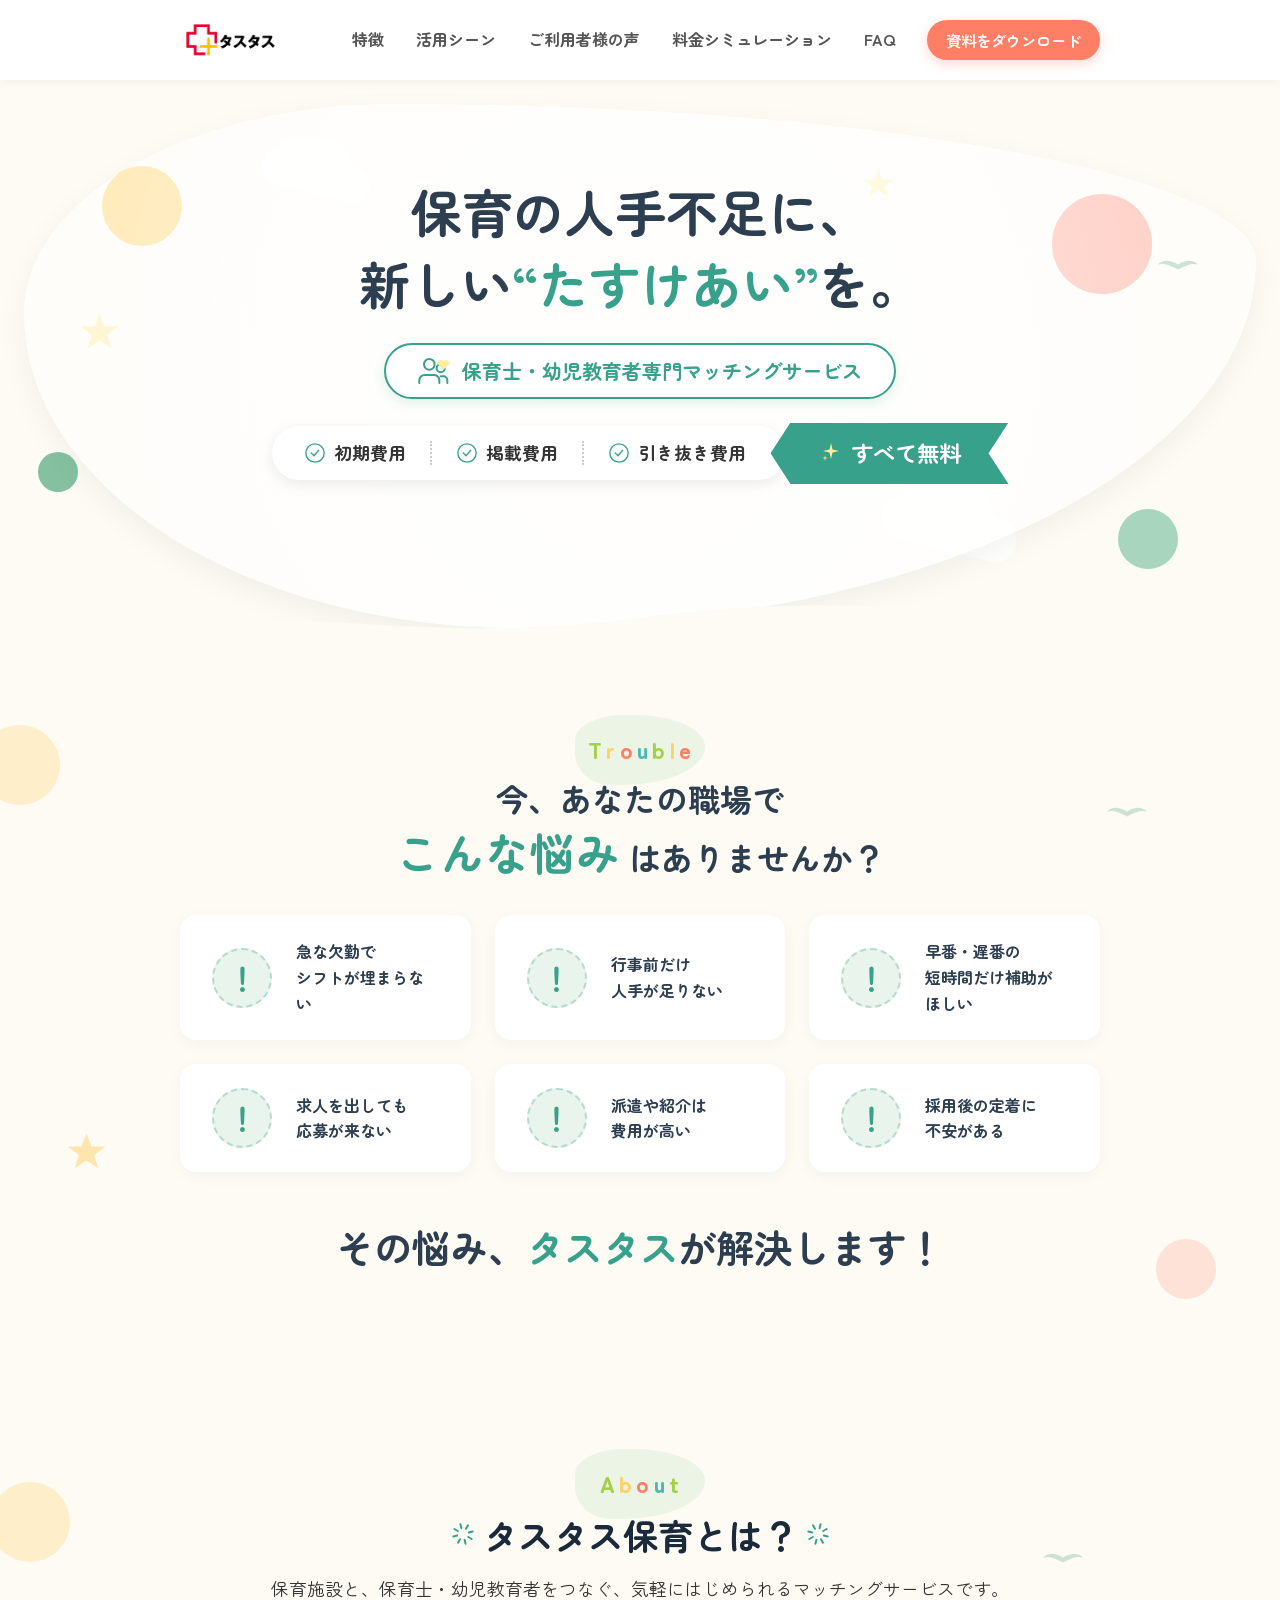
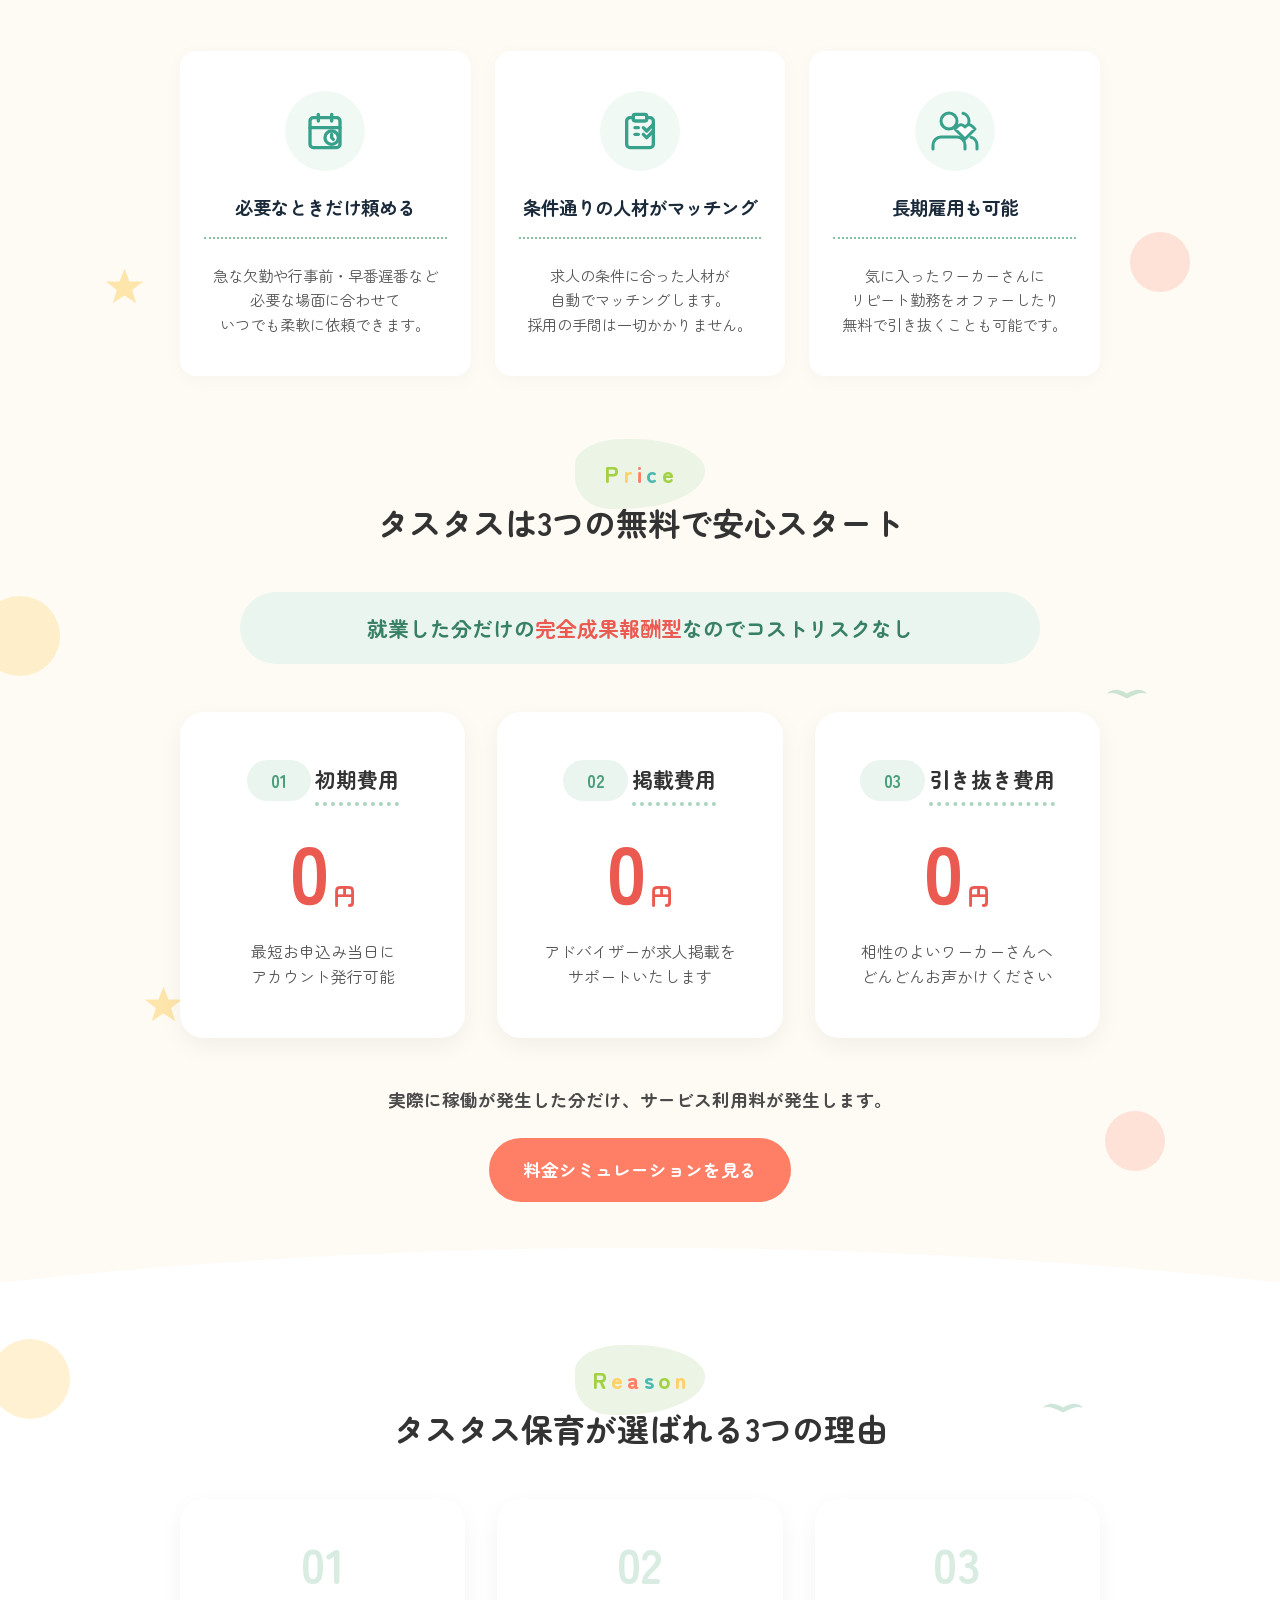
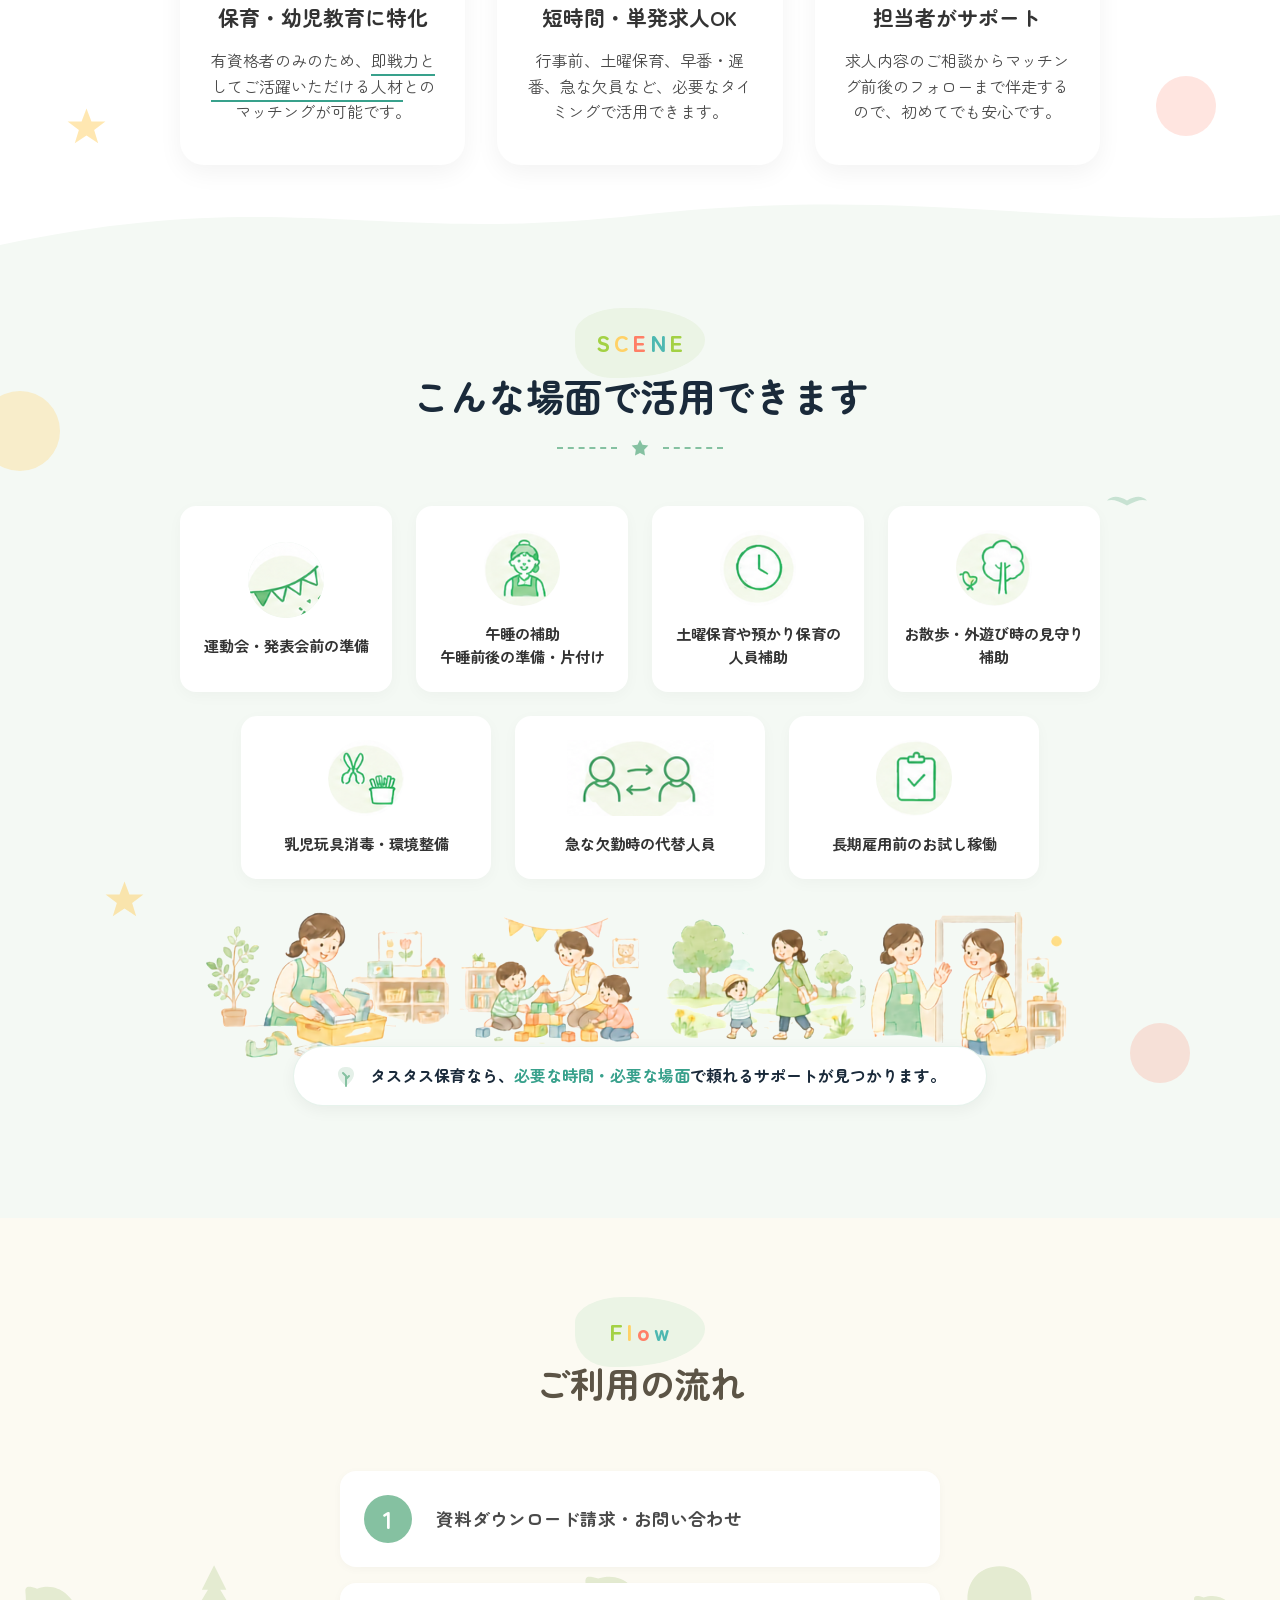
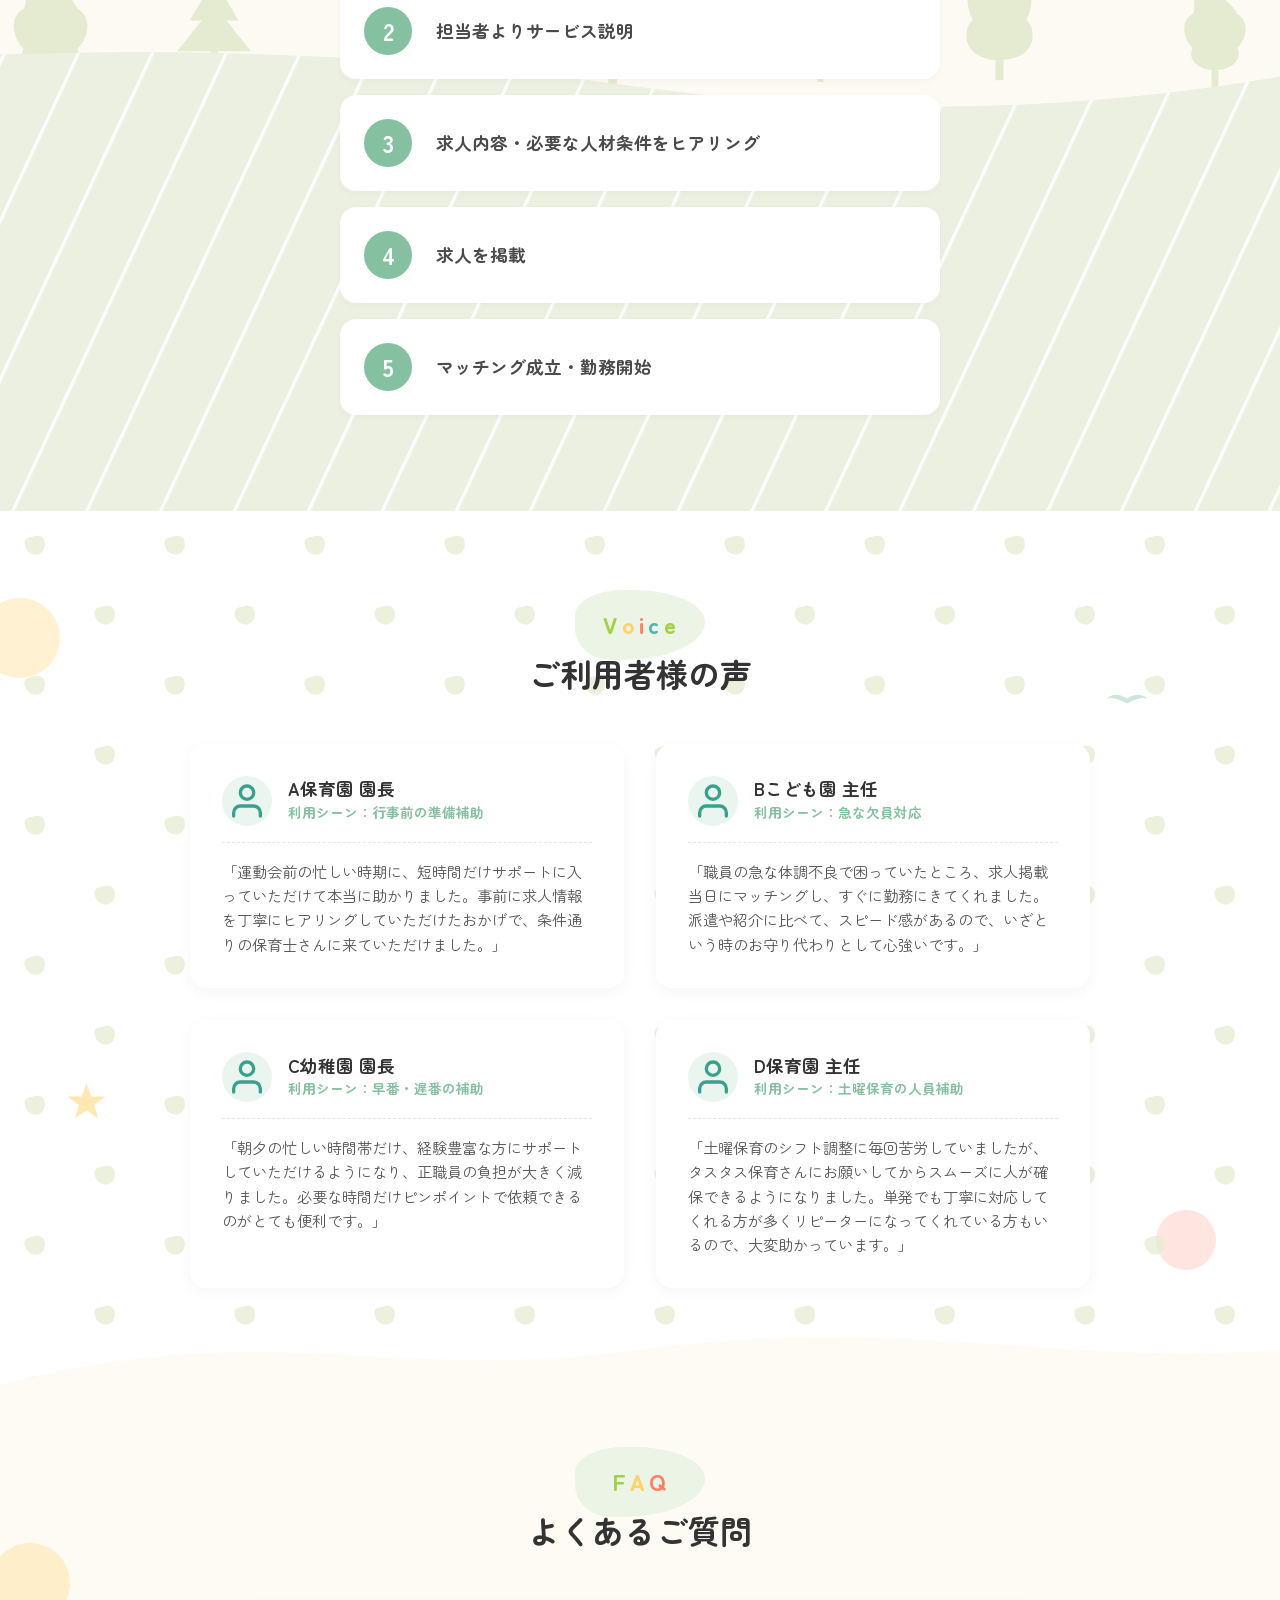
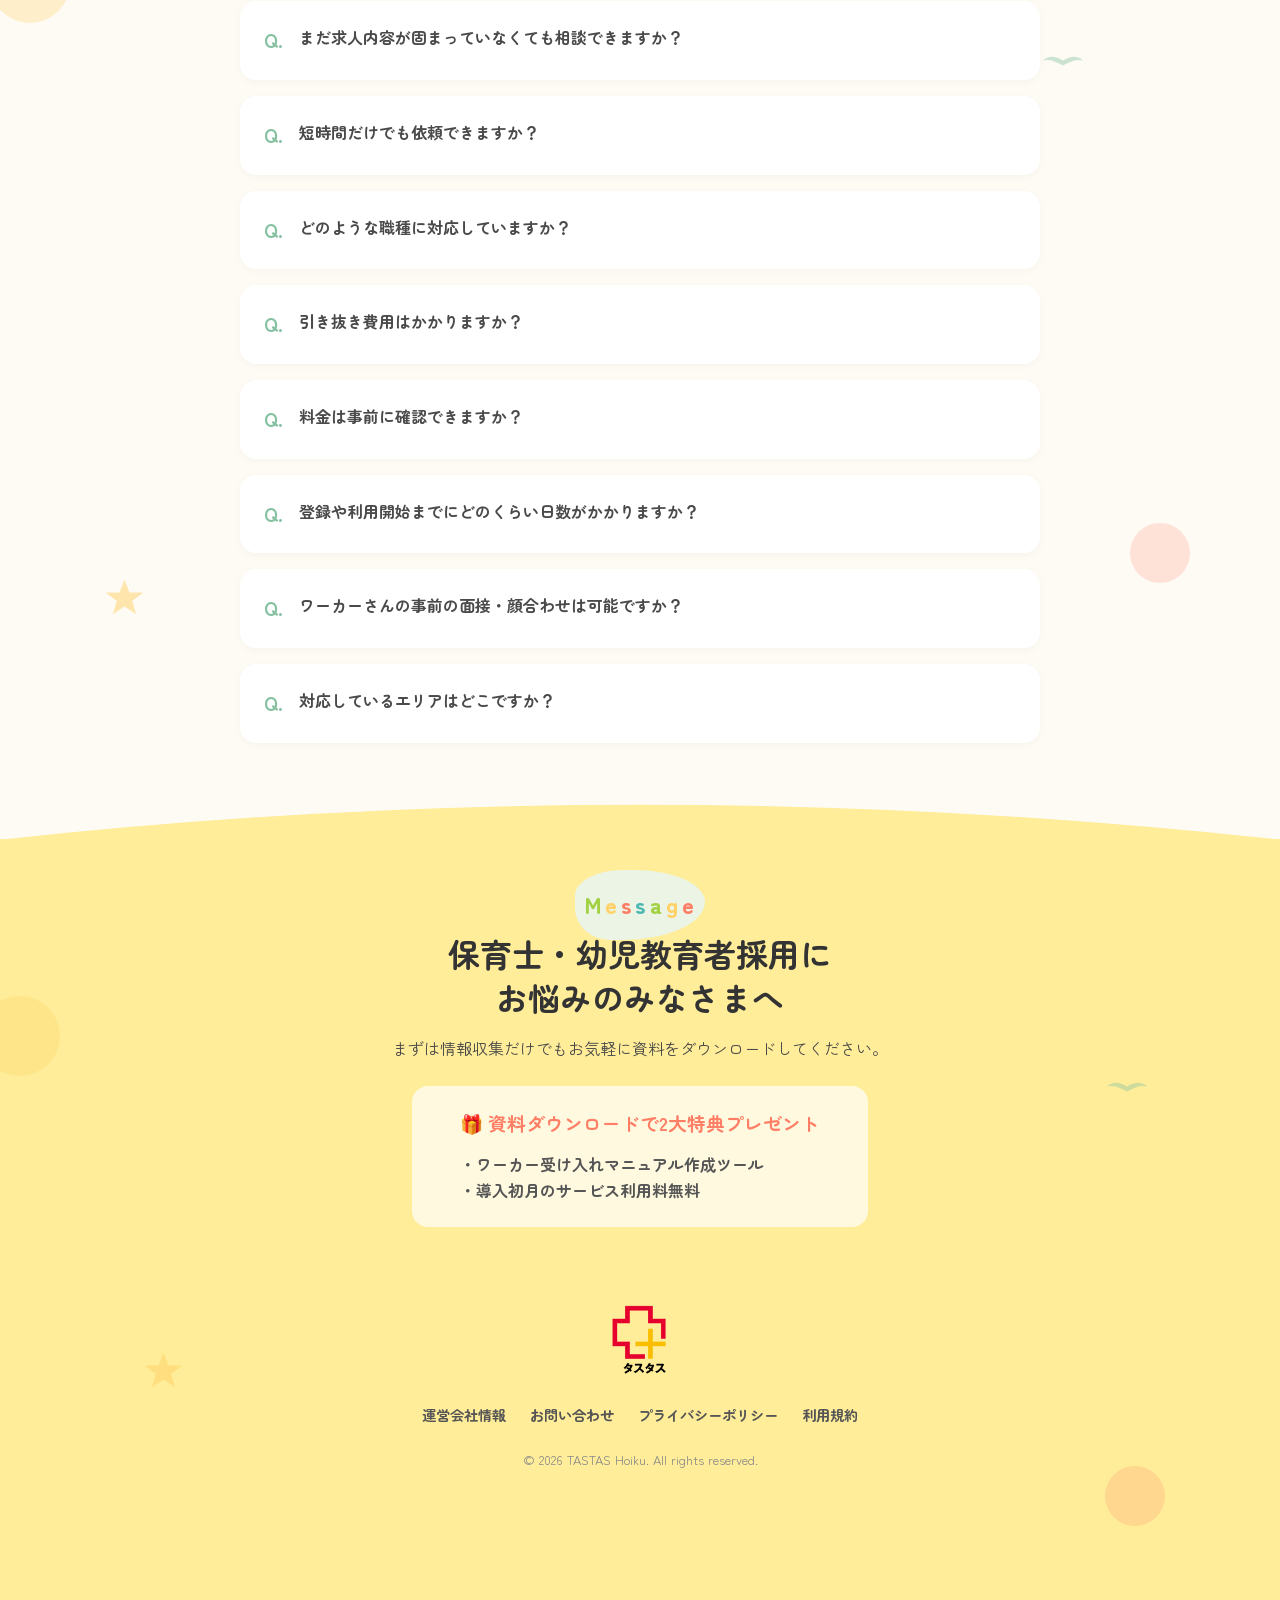
==== commit 9fa38476: "Update service description content" ====
--- a/index.html
+++ b/index.html
@@ -1,6 +1,7 @@
 <!DOCTYPE html>
 <html lang="ja">
 <head>
+  <link rel="icon" href="./images/favicon.png" type="image/png">
   <meta charset="UTF-8">
   <meta name="viewport" content="width=device-width, initial-scale=1.0">
   <title>タスタス保育 | 保育士・幼児教育者の単発・短期人材マッチング</title>
@@ -199,7 +200,7 @@
           タスタス保育とは？
           <svg width="24" height="24" viewBox="0 0 24 24" fill="none" stroke="#38a18c" stroke-width="2" stroke-linecap="round" stroke-linejoin="round" style="transform: rotate(15deg);"><line x1="12" y1="2" x2="12" y2="6"></line><line x1="12" y1="18" x2="12" y2="22"></line><line x1="4.93" y1="4.93" x2="7.76" y2="7.76"></line><line x1="16.24" y1="16.24" x2="19.07" y2="19.07"></line><line x1="2" y1="12" x2="6" y2="12"></line><line x1="18" y1="12" x2="22" y2="12"></line><line x1="4.93" y1="19.07" x2="7.76" y2="16.24"></line><line x1="16.24" y1="7.76" x2="19.07" y2="4.93"></line></svg>
         </h2>
-        <p class="about-subtitle">保育施設と、保育士・幼児教育者をつなぐ、やさしく始めやすいマッチングサービスです。</p>
+        <p class="about-subtitle">保育施設と、保育士・幼児教育者をつなぐ、気軽にはじめられるマッチングサービスです。</p>
       </div>
 
       <div class="about-cards">
@@ -225,7 +226,7 @@
           </div>
           <h3 class="about-card-title">長期雇用も可能</h3>
           <div class="about-card-divider"></div>
-          <p class="about-card-text">相性が良ければ、長期的な<br>雇用もご検討いただけます。</p>
+          <p class="about-card-text">気に入ったワーカーさんに<br>リピート勤務をオファーしたり<br>無料で引き抜くことも可能です。</p>
         </div>
       </div>
 
@@ -287,7 +288,7 @@
         <div class="card reason-card">
           <div class="reason-num">01</div>
           <h3 class="reason-title">保育・幼児教育に特化</h3>
-          <p>保育士・幼児教育者など、保育施設で必要とされる人材を中心に案内します。</p>
+          <p>有資格者のみのため、<span style="border-bottom: 2px solid #38a18c; padding-bottom: 2px;">即戦力としてご活躍いただける人材</span>とのマッチングが可能です。</p>
         </div>
         <div class="card reason-card">
           <div class="reason-num">02</div>
@@ -338,12 +339,12 @@
             <div class="usage-card-text" style="font-size: 0.95rem; font-weight: bold; color: #333;">運動会・発表会前の準備</div>
           </div>
           <div class="usage-card-new">
-            <img src="./images/usage_icon_doyou_new.png" alt="土曜保育の人員補助" style="width: 76px; height: 76px; border-radius: 50%; margin: 0 auto 1rem; display: block; object-fit: cover;">
-            <div class="usage-card-text" style="font-size: 0.95rem; font-weight: bold; color: #333;">土曜保育の人員補助</div>
+            <img src="./images/usage_icon_doyou_new.png" alt="午睡の補助、午睡前後の準備・片付け" style="width: 76px; height: 76px; border-radius: 50%; margin: 0 auto 1rem; display: block; object-fit: cover;">
+            <div class="usage-card-text" style="font-size: 0.95rem; font-weight: bold; color: #333;">午睡の補助<br>午睡前後の準備・片付け</div>
           </div>
           <div class="usage-card-new">
-            <img src="./images/usage_icon_hayaban.png" alt="早番・遅番の短時間補助" style="width: 76px; height: 76px; border-radius: 50%; margin: 0 auto 1rem; display: block; object-fit: cover;">
-            <div class="usage-card-text" style="font-size: 0.95rem; font-weight: bold; color: #333;">早番・遅番の短時間補助</div>
+            <img src="./images/usage_icon_hayaban.png" alt="土曜保育や預かり保育の人員補助" style="width: 76px; height: 76px; border-radius: 50%; margin: 0 auto 1rem; display: block; object-fit: cover;">
+            <div class="usage-card-text" style="font-size: 0.95rem; font-weight: bold; color: #333;">土曜保育や預かり保育の<br>人員補助</div>
           </div>
           <div class="usage-card-new">
             <img src="./images/usage_icon_osanpo.png" alt="お散歩・外遊び時の見守り補助" style="width: 76px; height: 76px; border-radius: 50%; margin: 0 auto 1rem; display: block; object-fit: cover;">
@@ -353,8 +354,8 @@
         <!-- Bottom Row -->
         <div style="display: flex; flex-wrap: wrap; justify-content: center; gap: 1.5rem; width: 100%;">
           <div class="usage-card-new">
-            <img src="./images/usage_icon_seisaku_new.png" alt="制作準備・環境整備" style="width: 76px; height: 76px; border-radius: 50%; margin: 0 auto 1rem; display: block; object-fit: cover;">
-            <div class="usage-card-text" style="font-size: 0.95rem; font-weight: bold; color: #333;">制作準備・環境整備</div>
+            <img src="./images/usage_icon_seisaku_new.png" alt="乳児玩具消毒・環境整備" style="width: 76px; height: 76px; border-radius: 50%; margin: 0 auto 1rem; display: block; object-fit: cover;">
+            <div class="usage-card-text" style="font-size: 0.95rem; font-weight: bold; color: #333;">乳児玩具消毒・環境整備</div>
           </div>
           <div class="usage-card-new">
             <img src="./images/usage_icon_kekkin2.png" alt="急な欠勤時の代替人員" style="height: 76px; margin: 0 auto 1rem; display: block; object-fit: contain;">
